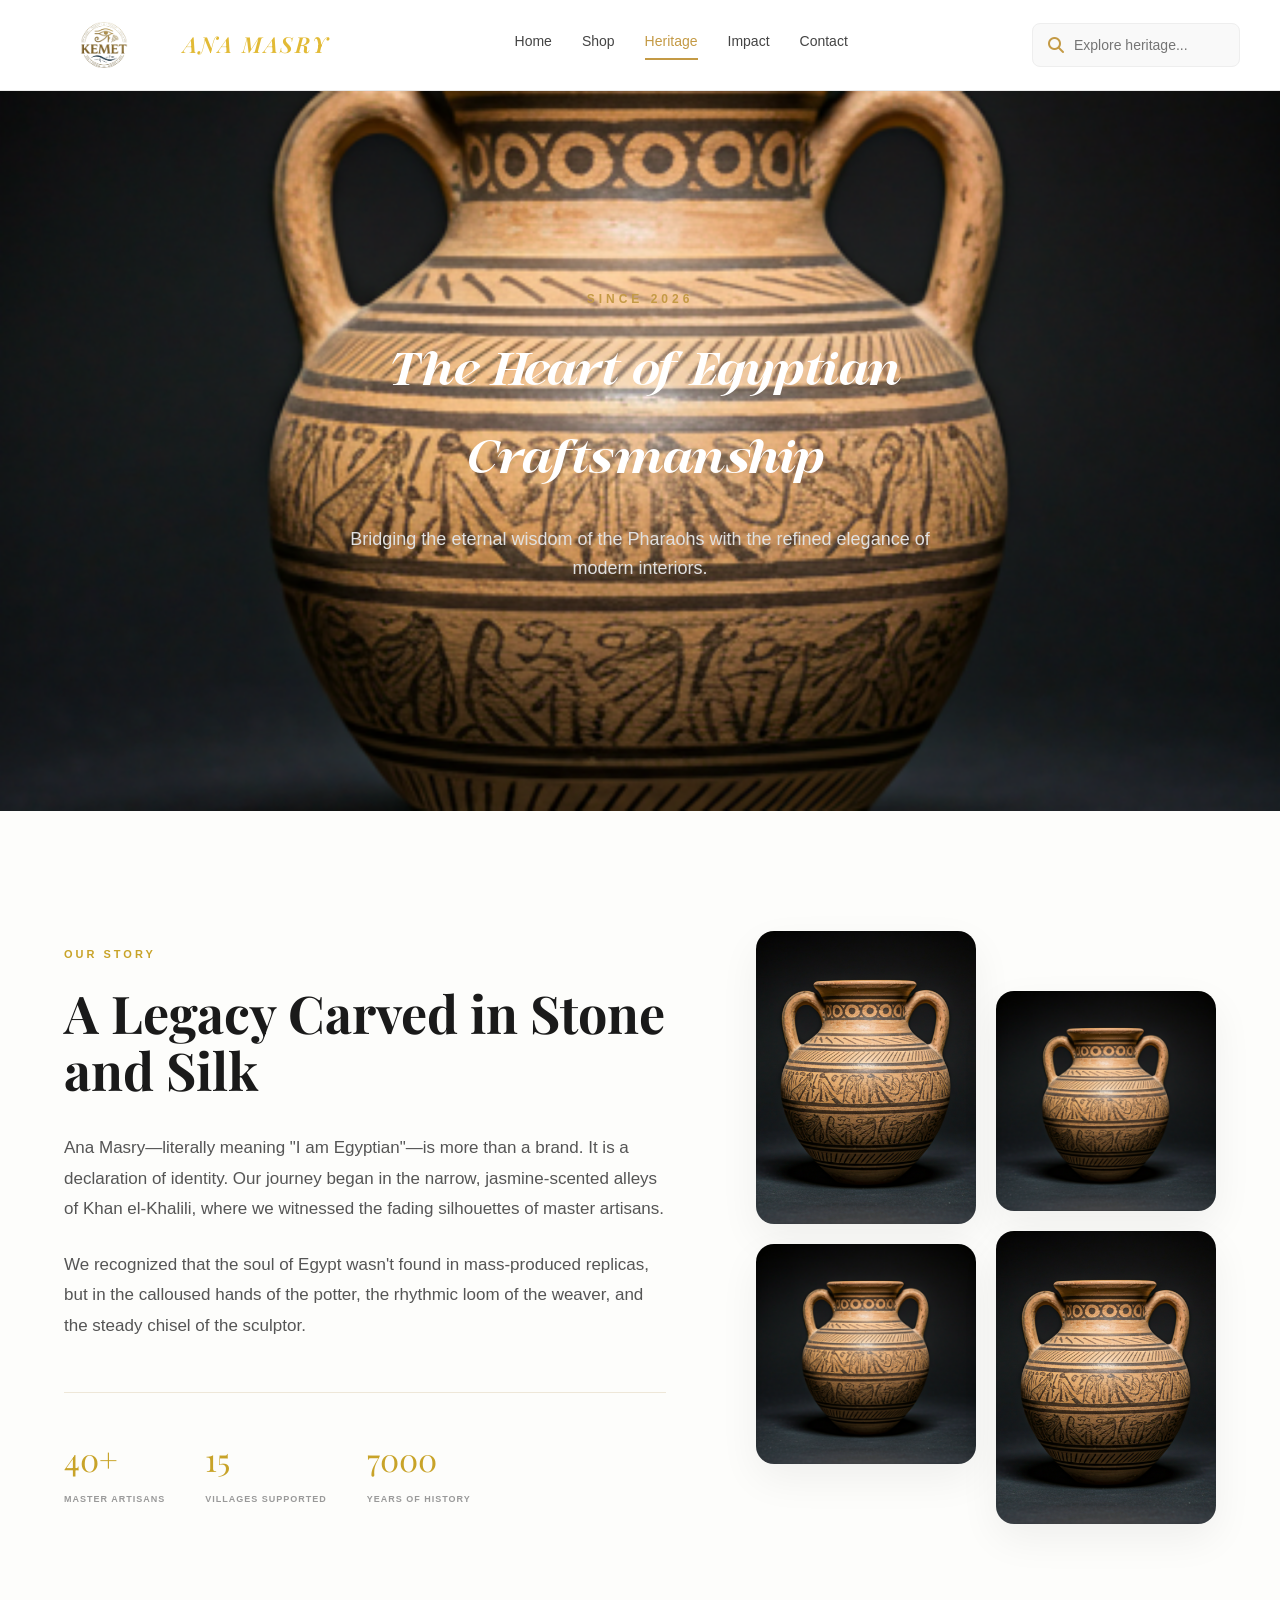
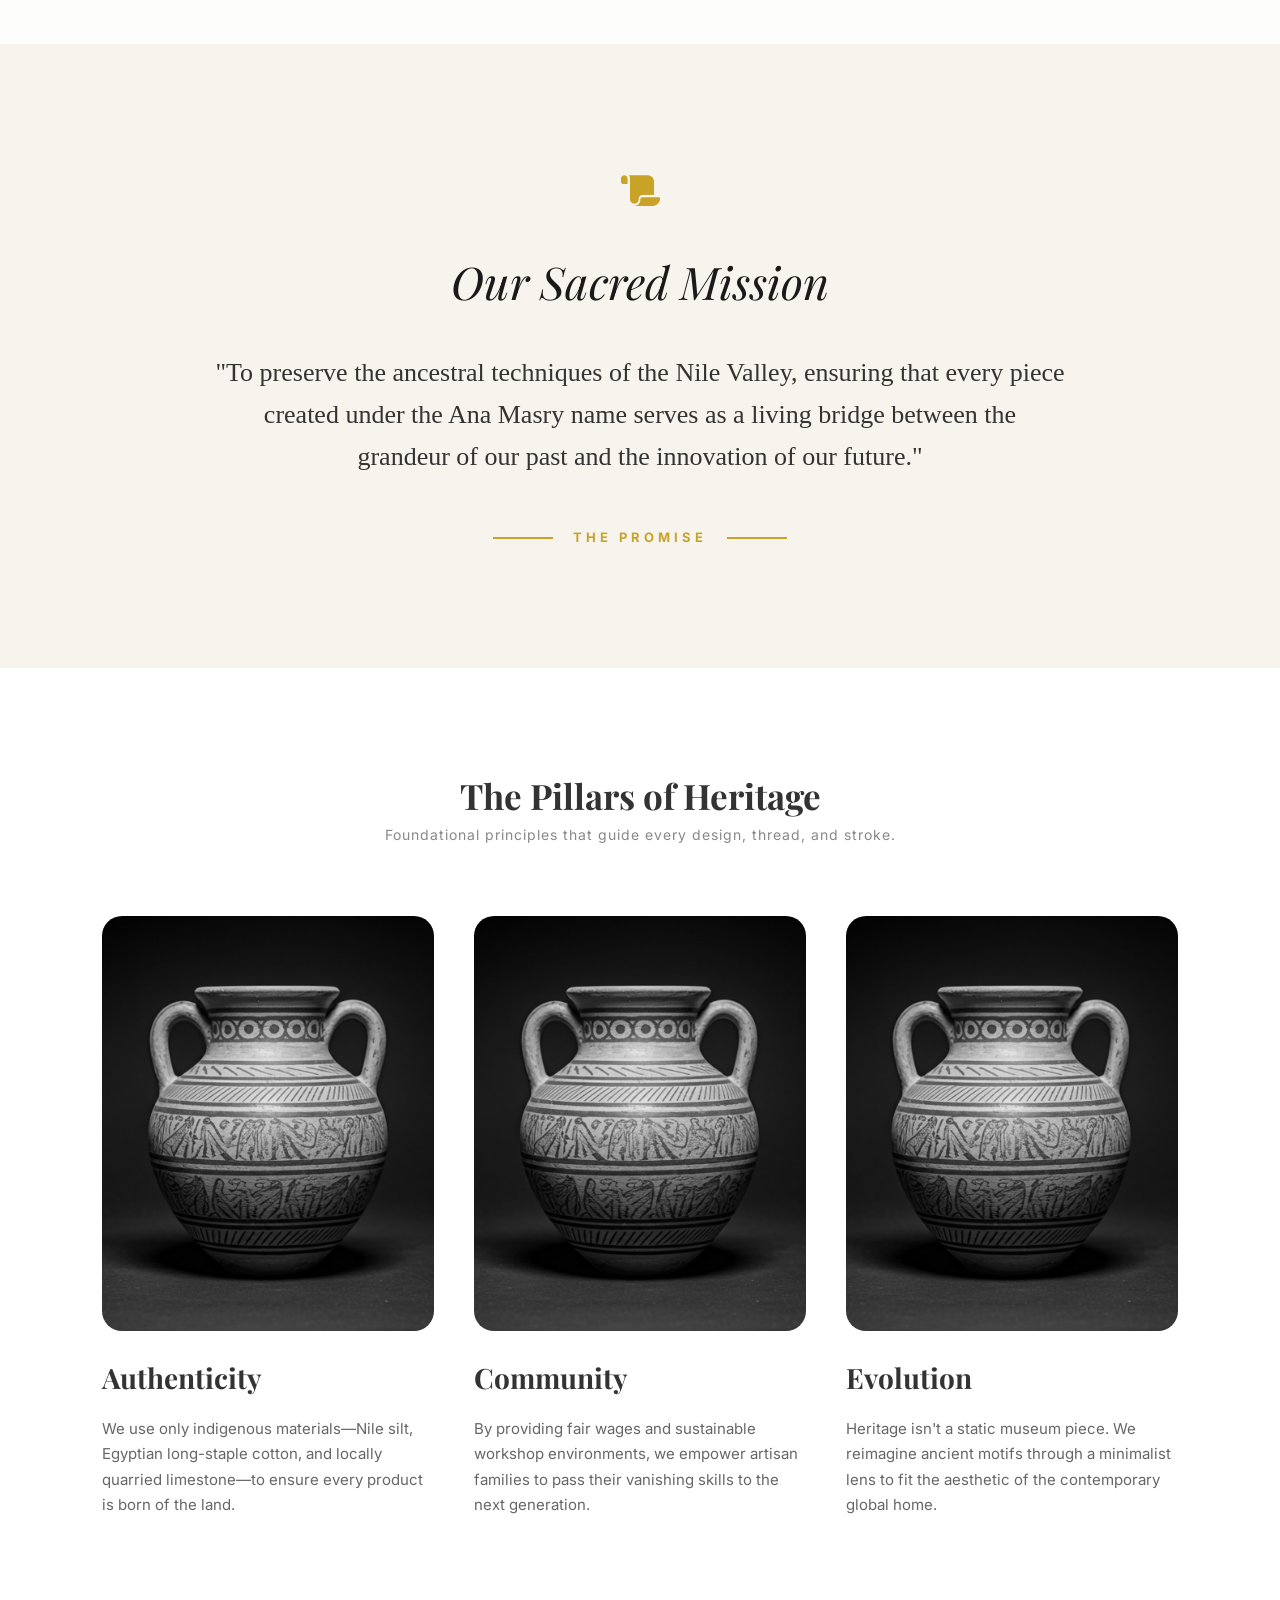
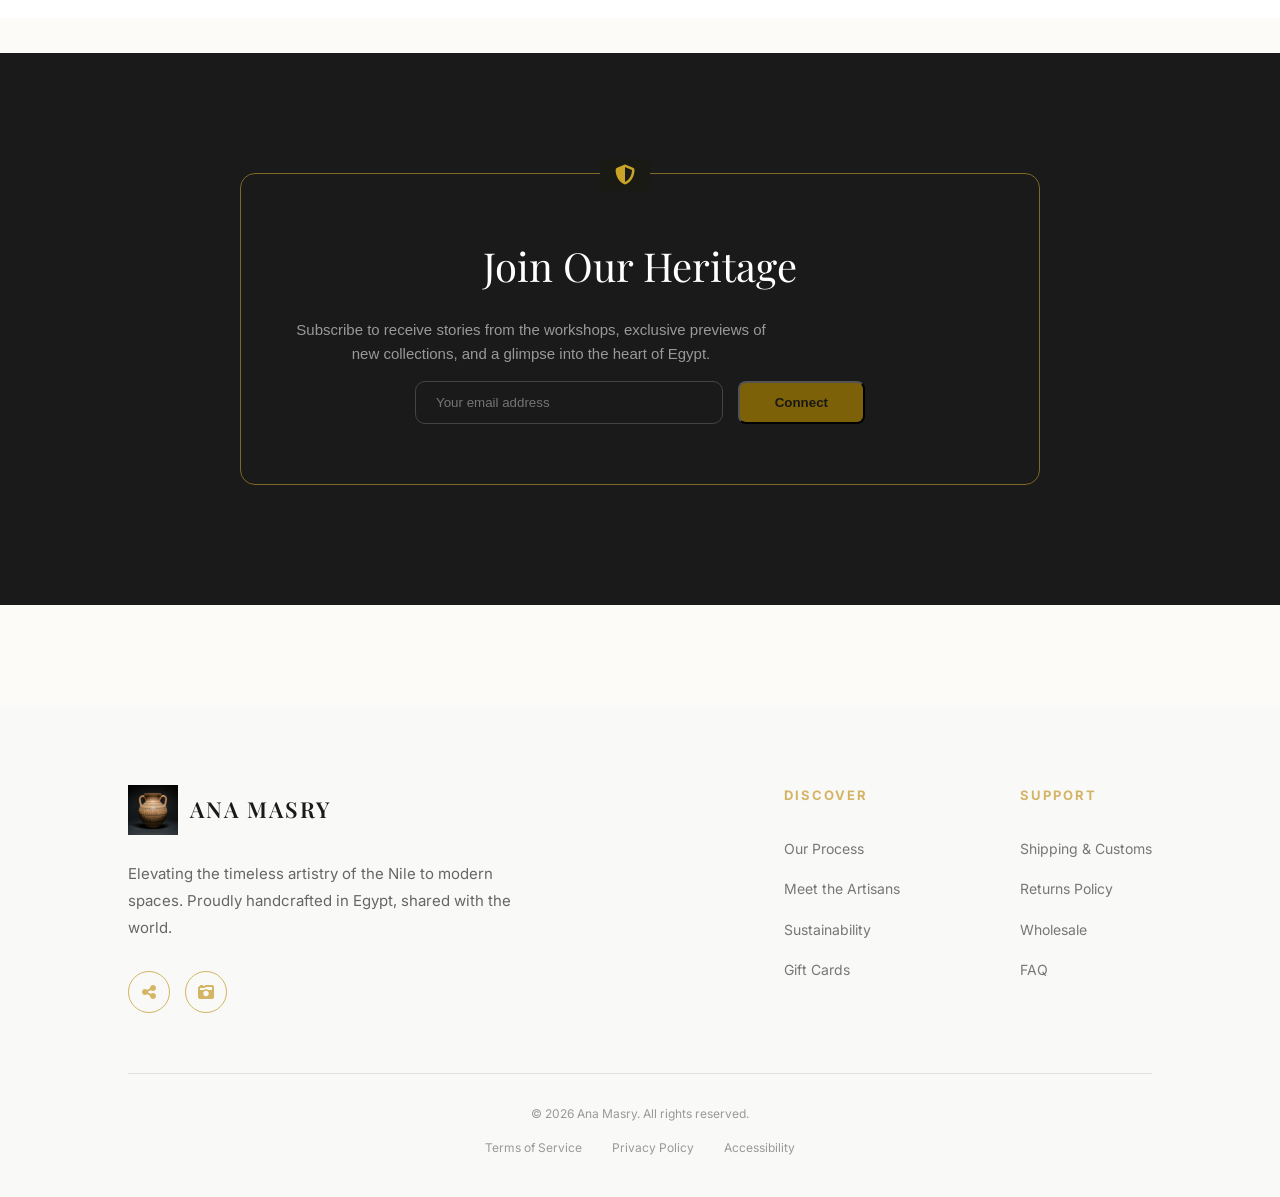
==== HTMLs/AboutUs.html @ efc9f9b4 "Create About Us page with basic styling" ====
<!DOCTYPE html>
<html lang="en" dir="ltr">
<head>
    <meta charset="UTF-8">
    <meta name="viewport" content="width=device-width, initial-scale=1.0">
    <title>Ana Masry - Heritage</title>
    <link rel="stylesheet" href="../CSSs/AboutUs.css">
    <link rel="stylesheet" href="https://cdnjs.cloudflare.com/ajax/libs/font-awesome/6.5.1/css/all.min.css">
<link href="https://fonts.googleapis.com/css2?family=Playfair+Display:ital,wght@0,400;0,700;1,400;1,700&family=Inter:wght@300;400;600&display=swap" rel="stylesheet">
</head>
<body>

  <header class="navbar">
    <div class="logo">
        <img src="../ASSESTs/555.png" alt="Ana Masry Logo" class="logo-img">
        <span class="logo-text">ANA MASRY</span> 
    </div>
    
    <nav class="nav-links">
        <a href="">Home</a>
        <a href="">Shop</a>
        <a href="" class="active">Heritage</a>
        <a href="">Impact</a>
        <a href="">Contact</a>
    </nav>
    
    <div class="nav-actions">
        <div class="search-box">
            <span class="search-icon">
               <i class="fa-solid fa-magnifying-glass" style="color: rgb(196, 154, 69);"></i>
            </span>
            <form action="">
                <input type="text" placeholder="Explore heritage...">
            </form>
     
</header>



<!--section1-->
<section class="hero">
    <div class="hero-content">
        <p class="hero-subtitle">SINCE 2026</p>
        
        <h1>The Heart of Egyptian<br>Craftsmanship</h1>
        
        <p class="hero-description">
            Bridging the eternal wisdom of the Pharaohs with the refined elegance of modern interiors.
        </p>
        
    </div>
</section>


<!--story-->
<section class="story">
    <div class="story-container">
        <div class="story-content">
            <span class="label">OUR STORY</span>
            <h2 class="title">A Legacy Carved in Stone and Silk</h2>
            
            <div class="description">
                <p>Ana Masry—literally meaning "I am Egyptian"—is more than a brand. It is a declaration of identity. Our journey began in the narrow, jasmine-scented alleys of Khan el-Khalili, where we witnessed the fading silhouettes of master artisans.</p>
                <p>We recognized that the soul of Egypt wasn't found in mass-produced replicas, but in the calloused hands of the potter, the rhythmic loom of the weaver, and the steady chisel of the sculptor.</p>
            </div>

            <div class="stats">
                <div class="stat-item">
                    <span class="number">40+</span>
                    <span class="text">MASTER ARTISANS</span>
                </div>
                <div class="stat-item">
                    <span class="number">15</span>
                    <span class="text">VILLAGES SUPPORTED</span>
                </div>
                <div class="stat-item">
                    <span class="number">7000</span>
                    <span class="text">YEARS OF HISTORY</span>
                </div>
            </div>
        </div>

        <div class="story-gallery">
            <div class="gallery-col column-1">
                <div class="image-box tall"><img src="../ASSESTs/Background.png" alt=""></div>
                <div class="image-box square"><img src="../ASSESTs/Background.png" alt=""></div>
            </div>
            <div class="gallery-col column-2">
                <div class="image-box square"><img src="../ASSESTs/Background.png" alt=""></div>
                <div class="image-box tall"><img src="../ASSESTs/Background.png" alt=""></div>
            </div>
        </div>
    </div>
</section>


<!--Our Sacred Mission-->

<section class="mission">
    <div class="mission-container">
        <div class="mission-icon">
            <i class="fa-solid fa-scroll"></i> </div>

        <h2 class="mission-title">Our Sacred Mission</h2>

        <p class="mission-quote">
            "To preserve the ancestral techniques of the Nile Valley, ensuring that every piece created under the Ana Masry name serves as a living bridge between the grandeur of our past and the innovation of our future."
        </p>

        <div class="mission-footer">
            <span class="line"></span>
            <span class="promise">THE PROMISE</span>
            <span class="line"></span>
        </div>
    </div>
</section>




<!--pillars-->

<section class="pillars">
    <div class="pillars-header">
        <h2 class="pillars-main-title">The Pillars of Heritage</h2>
        <p class="pillars-subtitle">Foundational principles that guide every design, thread, and stroke.</p>
    </div>

    <div class="pillars-grid">
        <div class="pillar-card">
            <div class="pillar-img">
                <img src="../ASSESTs/Background.png" alt="Authenticity">
            </div>
            <h3 class="pillar-title">Authenticity</h3>
            <p class="pillar-text">
                We use only indigenous materials—Nile silt, Egyptian long-staple cotton, and locally quarried limestone—to ensure every product is born of the land.
            </p>
        </div>

        <div class="pillar-card">
            <div class="pillar-img">
                <img src="../ASSESTs/Background.png" alt="Community">
            </div>
            <h3 class="pillar-title">Community</h3>
            <p class="pillar-text">
                By providing fair wages and sustainable workshop environments, we empower artisan families to pass their vanishing skills to the next generation.
            </p>
        </div>

        <div class="pillar-card">
            <div class="pillar-img">
                <img src="../ASSESTs/Background.png" alt="Evolution">
            </div>
            <h3 class="pillar-title">Evolution</h3>
            <p class="pillar-text">
                Heritage isn't a static museum piece. We reimagine ancient motifs through a minimalist lens to fit the aesthetic of the contemporary global home.
            </p>
        </div>
    </div>
</section>

<section class="newsletter">
    <div class="newsletter-card">
        <div class="lock-icon">
            <i class="fa-solid fa-shield-halved"></i>
        </div>

        <h2 class="news-title">Join Our Heritage</h2>
        <p class="news-desc">
            Subscribe to receive stories from the workshops, exclusive previews of new collections, and a glimpse into the heart of Egypt.
        </p>

        <form class="news-form">
            <input type="email" placeholder="Your email address" required>
            <button type="submit">Connect</button>
        </form>
    </div>
</section>


<footer class="site-footer">
    <div class="footer-main">
        <div class="footer-info">
            <div class="footer-logo">
                <img src="../ASSESTs/Background.png" alt="Ana Masry">
                <span class="logo-text">ANA MASRY</span>
            </div>
            <p class="footer-bio">
                Elevating the timeless artistry of the Nile to modern spaces. Proudly handcrafted in Egypt, shared with the world.
            </p>
            <div class="footer-social">
                <a href="" class="social-circle"><i class="fa-solid fa-share-nodes"></i></a>
                <a href="" class="social-circle"><i class="fa-solid fa-camera-retro"></i></a>
            </div>
        </div>

        <div class="footer-nav">
            <div class="nav-column">
                <h4>DISCOVER</h4>
                <ul>
                    <li><a href="">Our Process</a></li>
                    <li><a href="">Meet the Artisans</a></li>
                    <li><a href="">Sustainability</a></li>
                    <li><a href="">Gift Cards</a></li>
                </ul>
            </div>
            <div class="nav-column">
                <h4>SUPPORT</h4>
                <ul>
                    <li><a href="">Shipping & Customs</a></li>
                    <li><a href="">Returns Policy</a></li>
                    <li><a href="">Wholesale</a></li>
                    <li><a href="">FAQ</a></li>
                </ul>
            </div>
        </div>
    </div>

    <div class="footer-legal">
        <p class="copyright">© 2026 Ana Masry. All rights reserved.</p>
        <div class="legal-links">
            <a href="">Terms of Service</a>
            <a href="">Privacy Policy</a>
            <a href="">Accessibility</a>
        </div>
    </div>
</footer>



</body>
</html>
---- CSSs/AboutUs.css ----
* {
    margin: 0;
    padding: 0;
    box-sizing: border-box;
}

body {

    font-family: Arial, Helvetica, sans-serif;
    background-color: #fdfbf7;
    color: #333;
    line-height: 1.6;
}

@font-face {
    font-family: solto;
    src: url(../ASSESTs/Stella\ Aesta\ Italic\ DEMO.otf);
}
.navbar {
    display: flex;
    justify-content: space-between;
    align-items: center;
    padding: 10px 40px;
    background-color: #fff;
    border-bottom: 1px solid #eaeaea;
    font-family: Arial, Helvetica, sans-serif;
}


.logo {
    display: flex;
    align-items: center;
    gap: 15px;
}

.logo-img {
    height: 70px;
    width: auto;
    display: block;
    object-fit: contain;
}

.logo-text {
    font-family: Georgia, serif;
    font-weight: bold;
    font-size: 24px;
    letter-spacing: 1.5px;
    color: #e2ba35;
}

.navbar .logo .logo-text {
    color: #e2ba35 !important;
    font-style: italic !important;
}


.nav-links {
    display: flex;
    gap: 30px;
}

.nav-links a {
    text-decoration: none;
    color: #444;
    font-size: 14px;
    font-weight: 500;
    transition: 0.3s ease;
    padding-bottom: 5px;
}


.nav-links a:hover,
.nav-links a.active {
    color: #c49a45;
    border-bottom: 2px solid #c49a45;
}


.nav-actions {
    display: flex;
    align-items: center;
    gap: 20px;
}

.search-box {
    display: flex;
    align-items: center;
    background-color: #f9f9f9;
    padding: 8px 15px;
    border-radius: 8px;
    border: 1px solid #eee;
}

.search-icon {
    display: flex;
    align-items: center;
}

.search-box input {
    border: none;
    background: transparent;
    outline: none;
    margin-left: 10px;
    width: 150px;
    font-size: 14px;
}





/*section 2*/

.hero {
    height: 80vh;
    background: url('../ASSESTs/Background.png') center/cover no-repeat;
    display: flex;
    justify-content: center;
    align-items: center;
    text-align: center;
    color: #fff;
}


.hero-content {
    max-width: 800px;
    padding: 0 20px;
}


.hero-subtitle {
    font-size: 12px;
    letter-spacing: 4px;
    font-weight: bold;
    color: rgb(196, 154, 69);
    margin-bottom: 20px;
    text-transform: uppercase;
}

.hero h1 {
    font-family: solto;
    font-size: 80px;
    line-height: 1.1;
    margin-bottom: 20px;
    font-weight: normal;
}

.hero h1 span {
    font-style: italic;
    font-family: 'Cormorant Garamond', serif;
}

.hero-description {
    font-size: 18px;
    color: #e0e0e0;
    max-width: 600px;
    margin: 0 auto 30px;
    line-height: 1.6;
}










/*story*/
.story {
    padding: 120px 5%;
    background-color: #fdfdfb;
}

.story-container {
    max-width: 1200px;
    margin: 0 auto;
    display: flex;
    align-items: center;
    gap: 90px;
}

.story-content {
    flex: 1.2;
}

.label {
    color: #c8a328;
    font-size: 11px;
    letter-spacing: 3px;
    font-weight: bold;
    display: block;
    margin-bottom: 20px;
}

.title {
    font-family: 'Playfair Display', serif;
    font-size: 52px;
    color: #1a1a1a;
    line-height: 1.1;
    margin-bottom: 35px;
}

.description p {
    color: #555;
    line-height: 1.8;
    margin-bottom: 25px;
    font-size: 17px;
    font-weight: 300;
}

.stats {
    display: flex;
    gap: 40px;
    margin-top: 50px;
    padding-top: 40px;
    border-top: 1px solid #eee7d8;
}

.stat-item .number {
    display: block;
    font-family: 'Playfair Display', serif;
    font-size: 32px;
    color: #c8a328;
}

.stat-item .text {
    font-size: 9px;
    letter-spacing: 1px;
    color: #999;
    font-weight: bold;
}

.story-gallery {
    flex: 0.8;
    display: grid;
    grid-template-columns: 220px 220px;
    gap: 20px;
    justify-content: flex-end;
}

.gallery-col {
    display: flex;
    flex-direction: column;
    gap: 20px;
}

.column-2 {
    padding-top: 60px;
}

.image-box {
    border-radius: 18px;
    overflow: hidden;
    box-shadow: 0 15px 40px rgba(0, 0, 0, 0.06);
}

.image-box img {
    width: 100%;
    height: 100%;
    object-fit: cover;
    display: block;
    transition: transform 0.5s ease;
}

.image-box:hover img {
    transform: scale(1.08);
}

.tall {
    aspect-ratio: 3 / 4;
}

.square {
    aspect-ratio: 1 / 1;
}

.blue-bg {
    background-color: #00a8e1;
}


/*our scared*/
.mission {
    padding: 120px 5%;
    background-color: #f7f4ed; 
    text-align: center;
}

.mission-container {
    max-width: 850px; 
    margin: 0 auto;
}

.mission-icon {
    color: #c8a328;
    font-size: 35px;
    margin-bottom: 25px;
}

.mission-title {
    font-family: 'Playfair Display', serif;
    font-style: italic; 
    font-size: 45px;
    color: #1a1a1a;
    font-weight: 400;
    margin-bottom: 35px;
}

.mission-quote {
    font-family: 'Cormorant Garamond', serif; 
    font-size: 26px;
    line-height: 1.6;
    margin-bottom: 50px;
}

.mission-footer {
    display: flex;
    align-items: center;
    justify-content: center;
    gap: 20px;
}

.mission-footer .line {
    background-color: #c8a328;
    width: 60px;
    height: 2px;
}

.promise {
     font-family: 'Inter', sans-serif;
    font-size: 13px;
    letter-spacing: 4px;
    font-weight: bold;
    color: #c8a328;
  
}

/*pillars*/
.pillars {
    padding: 100px 8%;
    background-color: #fff;
    text-align: center;
    margin-bottom: 35px;
}

.pillars-header
{
    margin-bottom: 70px;
}
.pillars-main-title
{
    font-family: 'Playfair Display', serif;
    font-size:35px ;
    margin-bottom: 15x;

}

.pillars-subtitle
{
    color: #888;
    font-family: 'Inter', sans-serif;
    color: #888;
    font-size: 14px;
    letter-spacing: 1px;
}

.pillars-grid
{
    display: grid;
    grid-template-columns: repeat(3,1fr);
    gap: 40px;
    max-width: 1200px;
    margin: 0 auto;
}

.pillar-card {
    text-align: left; 
}

.pillar-img
{
    width: 100%;
     aspect-ratio: 4 / 5;
         border-radius: 20px;

    overflow: hidden;
    margin-bottom: 25px;
}

.pillar-img img
{
    width: 100%;
    aspect-ratio: 4 / 5; 
     width: 100%;
    height: 100%;
    object-fit: cover;
    filter: grayscale(100%);
    transition: all 0.6s ease-in-out;
    &:hover
    {
        filter: grayscale(0%);
     transform: scale(1.08);
         border-radius: 20px;
    }
}


.pillar-title
{
font-family: 'Playfair Display', serif;
font-size: 28px;
margin-bottom: 15px;

}
.pillar-text
{
  font-family: 'Inter', sans-serif;
    color: #666;
    font-size: 15px;
    line-height: 1.7;

}


/*join*/

.newsletter
{padding: 120px 5%;
    display: flex;
    justify-content: center;
    align-items: center;
    background-color: #1a1a1a;
}

.newsletter-card
{
    width: 100%;
    height: 100%;
}

.newsletter-card {
position: relative;
max-width: 800px;
padding:60px 40px ;
text-align: center;
border: 1px solid #7e6925;
border-radius: 15px;
}

.lock-icon
{
    position: absolute;
    top: -15px;
    left: 45%;
    padding: 0 15px;
    background-color: #1a1a15;
    font-size: 20px;
    color: #c8a328;
}

.news-title
{
    font-family: 'Playfair Display', serif;
    color: #fff;
    font-size: 40px;
    margin-bottom: 20px;
    font-weight: 400; 
}


.news-desc
{
    color: #999;
    font-size: 15px;
    line-height: 1.6;
    margin-bottom: 15px;
    max-width: 500px;

}
.news-form
{
    display: flex;
    gap: 15px;
    justify-content: center;
    max-width: 450px;
    margin: 0 auto;
} 
.news-form input {
    flex: 1;
    background: transparent;
    border: 1px solid #444;
    border-radius: 10px;
    padding: 12px 20px;
    color: #fff;
    outline: none;
    transition: border-color 0.3s;
}
.news-form input:focus {
    border-color: #c8a328;
}
.news-form button {
    background-color: #7c6108;
    color: #1a1a15;
    padding: 12px 35px;
    border-radius: 8px;
    font-weight: bold;
    transition: background-color 0.3s;
}

.news-form button:hover {
    background-color: #e2ba35;
}



/*footer*/

.site-footer {
    background-color: #f9f9f7;
    margin-top: 100px; 
    padding: 80px 10% 40px;
    font-family: 'Inter', sans-serif;
    border-top: none; 
}

.footer-main {
    display: flex;
    justify-content: space-between;
    align-items: flex-start;
    padding-bottom: 60px;
    border-bottom: 1px solid #e0e0e0; 
}

.footer-info {
    max-width: 400px;
}

.footer-logo {
    display: flex;
    align-items: center;
    gap: 12px;
    margin-bottom: 25px;
    justify-content: flex-start;
}

.footer-logo img {
   height: 50px; 
   width: auto;
   flex-shrink: 0;
   object-fit: contain;
}

.logo-text {
    font-family: 'Playfair Display', serif;
    font-size: 22px;
    letter-spacing: 2px;
    color: #1a1a1a;
    font-weight: 600;
}

.footer-bio {
    color: #666;
    font-size: 15px;
    line-height: 1.8;
    margin-bottom: 30px;
}

.footer-social {
    display: flex;
    gap: 15px;
}

.social-circle {
    width: 42px;
    height: 42px;
    border: 1.5px solid #d4b465;
    border-radius: 50%;
    display: flex;
    align-items: center;
    justify-content: center;
    color: #d4b465;
    text-decoration: none;
    transition: all 0.3s ease;
}

.footer-nav {
    display: flex;
    gap: 120px;
}

.nav-column h4 {
    color: #d4b465;
    font-size: 13px;
    letter-spacing: 2px;
    margin-bottom: 30px;
    text-transform: uppercase;
}

.nav-column ul {
    list-style: none;
    padding: 0;
}

.nav-column ul li {
    margin-bottom: 15px;
}

.nav-column ul li a {
    text-decoration: none;
    color: #777;
    font-size: 14px;
    display: inline-block;
    transition: all 0.3s ease;
}

.nav-column ul li a:hover {
    color: #d4b465;
    transform: translateX(5px);
}

.legal-links a {
    text-decoration: none;
    color: #999;
    font-size: 12px;
    transition: all 0.3s ease;
}

.legal-links a:hover {
    color: #d4b465;
}

.social-circle:hover {
    background-color: #d4b465;
    color: #fff;
    border-color: #d4b465;
}

.footer-legal {
    padding-top: 30px;
    display: flex;
    flex-direction: column;
    align-items: center;
    gap: 15px;
}

.copyright {
    color: #999;
    font-size: 12px;
}

.legal-links {
    display: flex;
    gap: 30px;
}
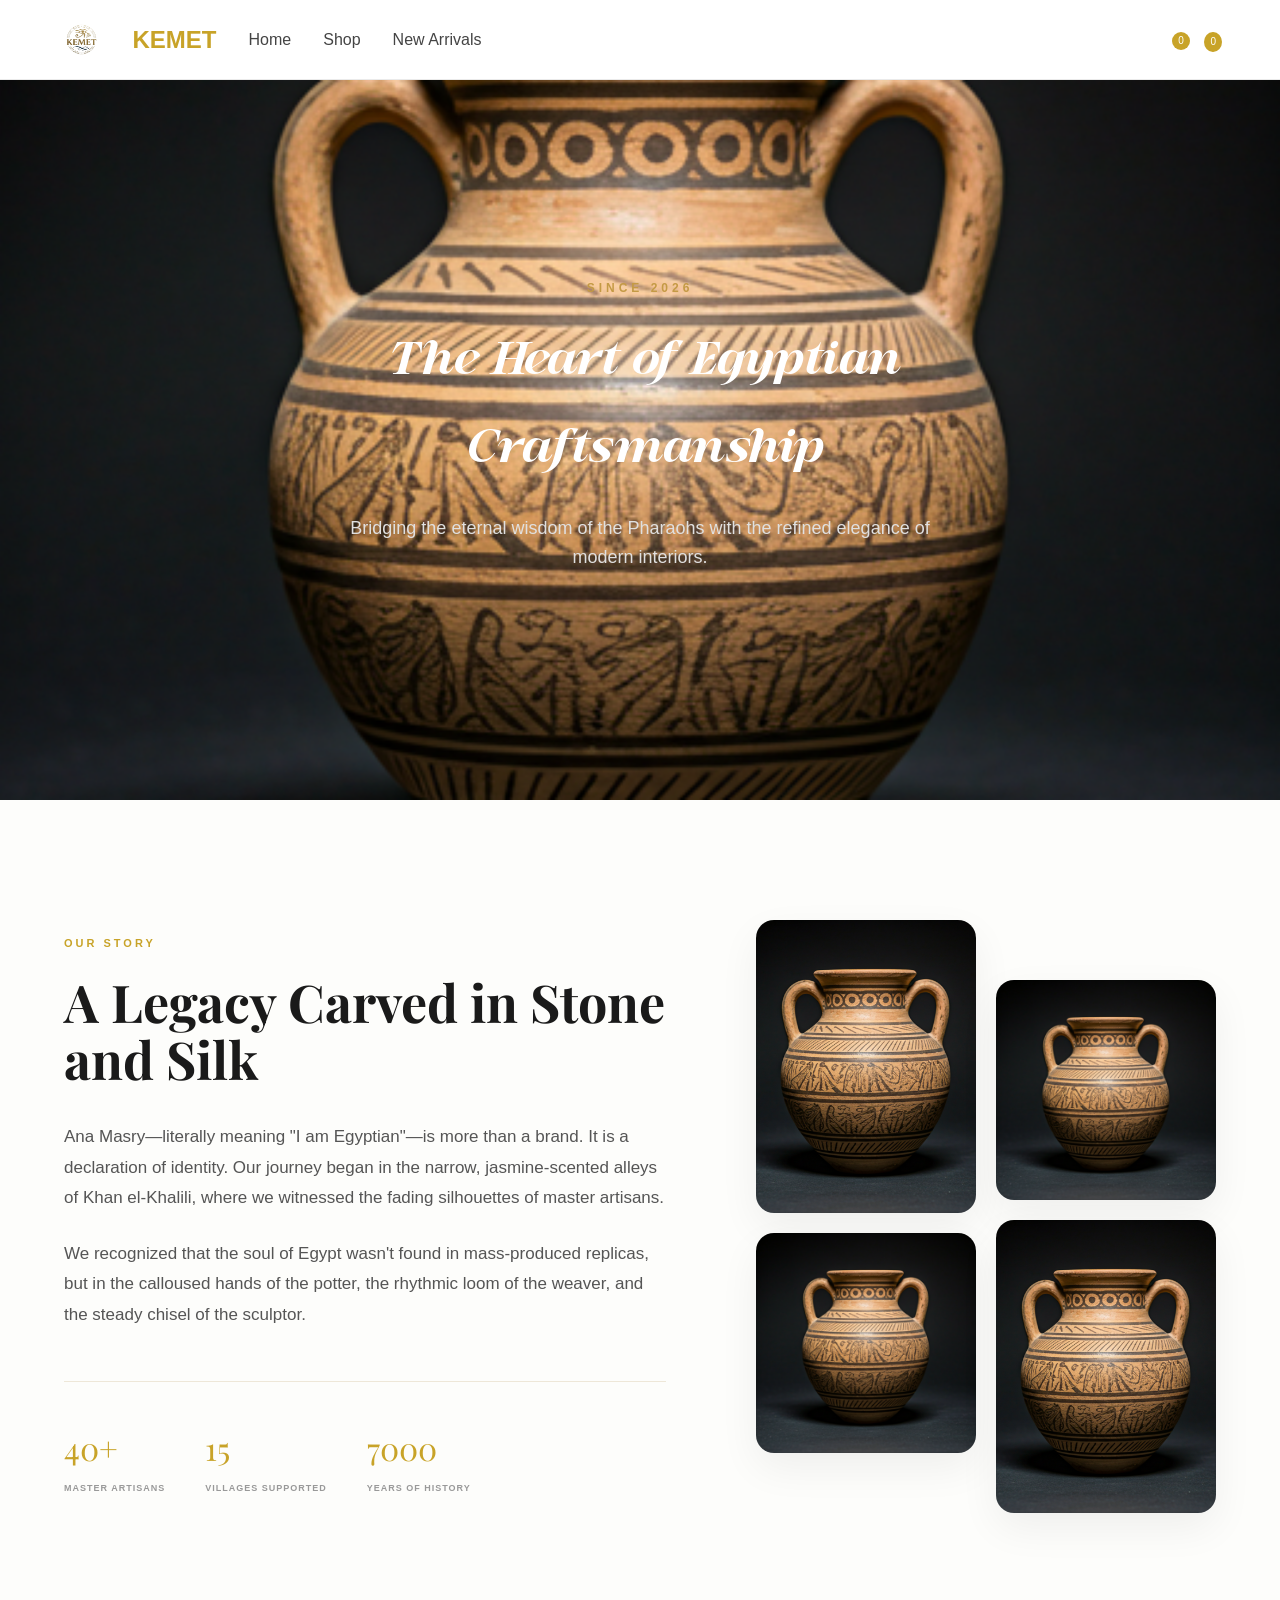
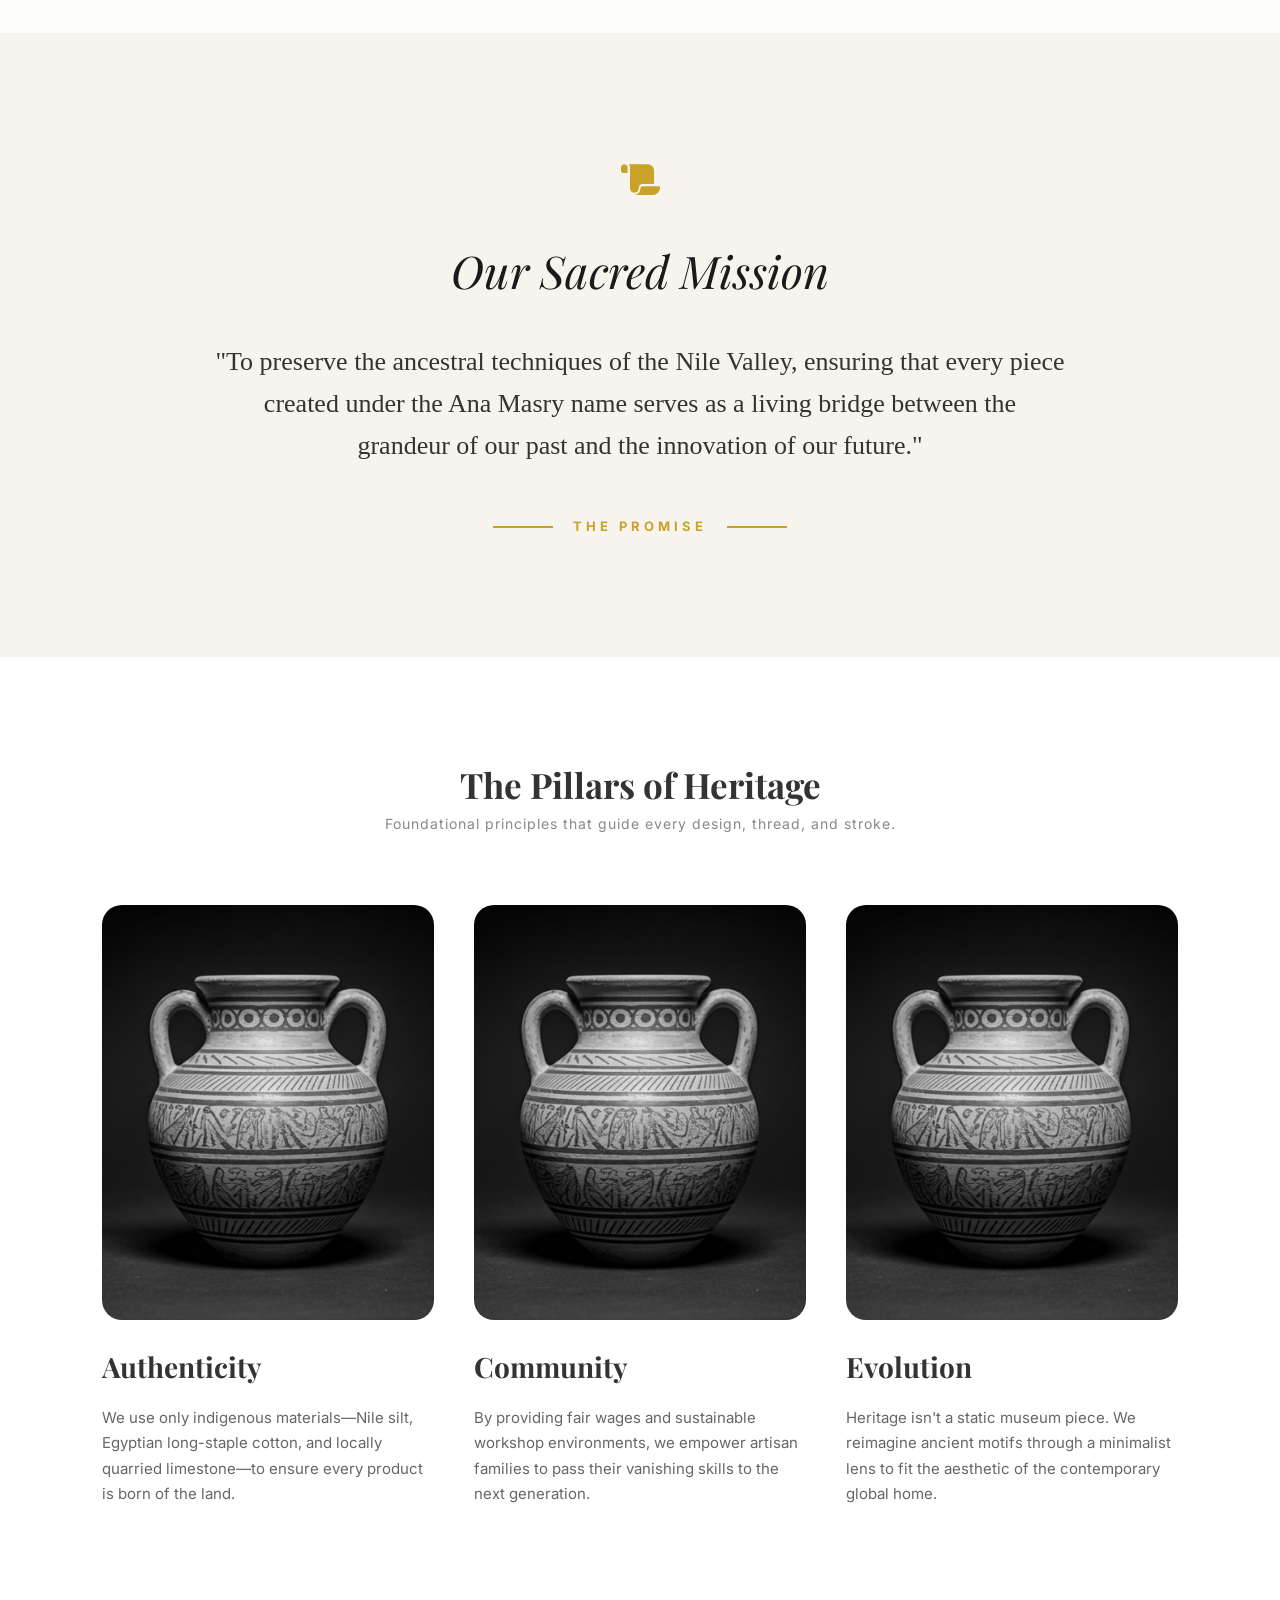
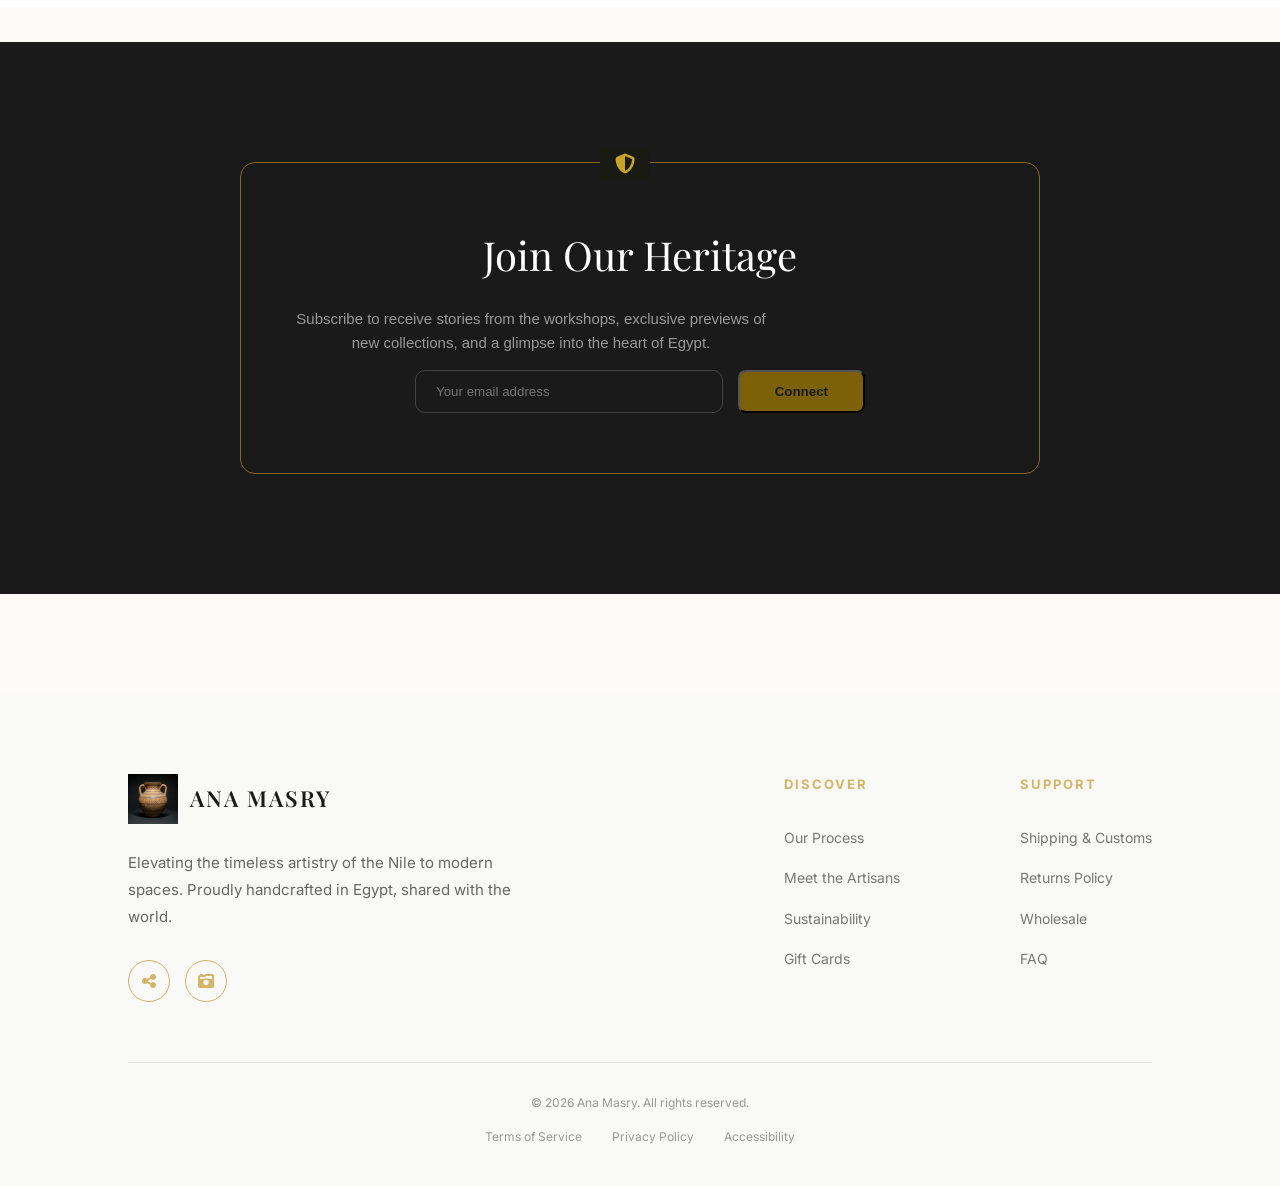
==== commit 257318bb: "Add responsive navbar with dynamic wishlist and cart counts - Created a new CSS file for the navbar " ====
--- a/HTMLs/AboutUs.html
+++ b/HTMLs/AboutUs.html
@@ -1,232 +1,229 @@
 <!DOCTYPE html>
 <html lang="en" dir="ltr">
+
 <head>
     <meta charset="UTF-8">
     <meta name="viewport" content="width=device-width, initial-scale=1.0">
     <title>Ana Masry - Heritage</title>
     <link rel="stylesheet" href="../CSSs/AboutUs.css">
+    <link rel="stylesheet" href="../CSSs/navbar.css">
     <link rel="stylesheet" href="https://cdnjs.cloudflare.com/ajax/libs/font-awesome/6.5.1/css/all.min.css">
-<link href="https://fonts.googleapis.com/css2?family=Playfair+Display:ital,wght@0,400;0,700;1,400;1,700&family=Inter:wght@300;400;600&display=swap" rel="stylesheet">
+    <link rel='stylesheet'
+        href='https://cdn-uicons.flaticon.com/4.0.0/uicons-regular-rounded/css/uicons-regular-rounded.css'>
+    <link
+        href="https://fonts.googleapis.com/css2?family=Playfair+Display:ital,wght@0,400;0,700;1,400;1,700&family=Inter:wght@300;400;600&display=swap"
+        rel="stylesheet">
 </head>
+
 <body>
 
-  <header class="navbar">
-    <div class="logo">
-        <img src="../ASSESTs/555.png" alt="Ana Masry Logo" class="logo-img">
-        <span class="logo-text">ANA MASRY</span> 
-    </div>
-    
-    <nav class="nav-links">
-        <a href="">Home</a>
-        <a href="">Shop</a>
-        <a href="" class="active">Heritage</a>
-        <a href="">Impact</a>
-        <a href="">Contact</a>
-    </nav>
-    
-    <div class="nav-actions">
-        <div class="search-box">
-            <span class="search-icon">
-               <i class="fa-solid fa-magnifying-glass" style="color: rgb(196, 154, 69);"></i>
-            </span>
-            <form action="">
-                <input type="text" placeholder="Explore heritage...">
+    <div id="navbar-root"></div>
+
+
+
+    <!--section1-->
+    <section class="hero">
+        <div class="hero-content">
+            <p class="hero-subtitle">SINCE 2026</p>
+
+            <h1>The Heart of Egyptian<br>Craftsmanship</h1>
+
+            <p class="hero-description">
+                Bridging the eternal wisdom of the Pharaohs with the refined elegance of modern interiors.
+            </p>
+
+        </div>
+    </section>
+
+
+    <!--story-->
+    <section class="story">
+        <div class="story-container">
+            <div class="story-content">
+                <span class="label">OUR STORY</span>
+                <h2 class="title">A Legacy Carved in Stone and Silk</h2>
+
+                <div class="description">
+                    <p>Ana Masry—literally meaning "I am Egyptian"—is more than a brand. It is a declaration of
+                        identity. Our journey began in the narrow, jasmine-scented alleys of Khan el-Khalili, where we
+                        witnessed the fading silhouettes of master artisans.</p>
+                    <p>We recognized that the soul of Egypt wasn't found in mass-produced replicas, but in the calloused
+                        hands of the potter, the rhythmic loom of the weaver, and the steady chisel of the sculptor.</p>
+                </div>
+
+                <div class="stats">
+                    <div class="stat-item">
+                        <span class="number">40+</span>
+                        <span class="text">MASTER ARTISANS</span>
+                    </div>
+                    <div class="stat-item">
+                        <span class="number">15</span>
+                        <span class="text">VILLAGES SUPPORTED</span>
+                    </div>
+                    <div class="stat-item">
+                        <span class="number">7000</span>
+                        <span class="text">YEARS OF HISTORY</span>
+                    </div>
+                </div>
+            </div>
+
+            <div class="story-gallery">
+                <div class="gallery-col column-1">
+                    <div class="image-box tall"><img src="../ASSESTs/Background.png" alt=""></div>
+                    <div class="image-box square"><img src="../ASSESTs/Background.png" alt=""></div>
+                </div>
+                <div class="gallery-col column-2">
+                    <div class="image-box square"><img src="../ASSESTs/Background.png" alt=""></div>
+                    <div class="image-box tall"><img src="../ASSESTs/Background.png" alt=""></div>
+                </div>
+            </div>
+        </div>
+    </section>
+
+
+    <!--Our Sacred Mission-->
+
+    <section class="mission">
+        <div class="mission-container">
+            <div class="mission-icon">
+                <i class="fa-solid fa-scroll"></i>
+            </div>
+
+            <h2 class="mission-title">Our Sacred Mission</h2>
+
+            <p class="mission-quote">
+                "To preserve the ancestral techniques of the Nile Valley, ensuring that every piece created under the
+                Ana Masry name serves as a living bridge between the grandeur of our past and the innovation of our
+                future."
+            </p>
+
+            <div class="mission-footer">
+                <span class="line"></span>
+                <span class="promise">THE PROMISE</span>
+                <span class="line"></span>
+            </div>
+        </div>
+    </section>
+
+
+
+
+    <!--pillars-->
+
+    <section class="pillars">
+        <div class="pillars-header">
+            <h2 class="pillars-main-title">The Pillars of Heritage</h2>
+            <p class="pillars-subtitle">Foundational principles that guide every design, thread, and stroke.</p>
+        </div>
+
+        <div class="pillars-grid">
+            <div class="pillar-card">
+                <div class="pillar-img">
+                    <img src="../ASSESTs/Background.png" alt="Authenticity">
+                </div>
+                <h3 class="pillar-title">Authenticity</h3>
+                <p class="pillar-text">
+                    We use only indigenous materials—Nile silt, Egyptian long-staple cotton, and locally quarried
+                    limestone—to ensure every product is born of the land.
+                </p>
+            </div>
+
+            <div class="pillar-card">
+                <div class="pillar-img">
+                    <img src="../ASSESTs/Background.png" alt="Community">
+                </div>
+                <h3 class="pillar-title">Community</h3>
+                <p class="pillar-text">
+                    By providing fair wages and sustainable workshop environments, we empower artisan families to pass
+                    their vanishing skills to the next generation.
+                </p>
+            </div>
+
+            <div class="pillar-card">
+                <div class="pillar-img">
+                    <img src="../ASSESTs/Background.png" alt="Evolution">
+                </div>
+                <h3 class="pillar-title">Evolution</h3>
+                <p class="pillar-text">
+                    Heritage isn't a static museum piece. We reimagine ancient motifs through a minimalist lens to fit
+                    the aesthetic of the contemporary global home.
+                </p>
+            </div>
+        </div>
+    </section>
+
+    <section class="newsletter">
+        <div class="newsletter-card">
+            <div class="lock-icon">
+                <i class="fa-solid fa-shield-halved"></i>
+            </div>
+
+            <h2 class="news-title">Join Our Heritage</h2>
+            <p class="news-desc">
+                Subscribe to receive stories from the workshops, exclusive previews of new collections, and a glimpse
+                into the heart of Egypt.
+            </p>
+
+            <form class="news-form">
+                <input type="email" placeholder="Your email address" required>
+                <button type="submit">Connect</button>
             </form>
-     
-</header>
-
-
-
-<!--section1-->
-<section class="hero">
-    <div class="hero-content">
-        <p class="hero-subtitle">SINCE 2026</p>
-        
-        <h1>The Heart of Egyptian<br>Craftsmanship</h1>
-        
-        <p class="hero-description">
-            Bridging the eternal wisdom of the Pharaohs with the refined elegance of modern interiors.
-        </p>
-        
-    </div>
-</section>
-
-
-<!--story-->
-<section class="story">
-    <div class="story-container">
-        <div class="story-content">
-            <span class="label">OUR STORY</span>
-            <h2 class="title">A Legacy Carved in Stone and Silk</h2>
-            
-            <div class="description">
-                <p>Ana Masry—literally meaning "I am Egyptian"—is more than a brand. It is a declaration of identity. Our journey began in the narrow, jasmine-scented alleys of Khan el-Khalili, where we witnessed the fading silhouettes of master artisans.</p>
-                <p>We recognized that the soul of Egypt wasn't found in mass-produced replicas, but in the calloused hands of the potter, the rhythmic loom of the weaver, and the steady chisel of the sculptor.</p>
-            </div>
-
-            <div class="stats">
-                <div class="stat-item">
-                    <span class="number">40+</span>
-                    <span class="text">MASTER ARTISANS</span>
-                </div>
-                <div class="stat-item">
-                    <span class="number">15</span>
-                    <span class="text">VILLAGES SUPPORTED</span>
-                </div>
-                <div class="stat-item">
-                    <span class="number">7000</span>
-                    <span class="text">YEARS OF HISTORY</span>
-                </div>
-            </div>
-        </div>
-
-        <div class="story-gallery">
-            <div class="gallery-col column-1">
-                <div class="image-box tall"><img src="../ASSESTs/Background.png" alt=""></div>
-                <div class="image-box square"><img src="../ASSESTs/Background.png" alt=""></div>
-            </div>
-            <div class="gallery-col column-2">
-                <div class="image-box square"><img src="../ASSESTs/Background.png" alt=""></div>
-                <div class="image-box tall"><img src="../ASSESTs/Background.png" alt=""></div>
-            </div>
-        </div>
-    </div>
-</section>
-
-
-<!--Our Sacred Mission-->
-
-<section class="mission">
-    <div class="mission-container">
-        <div class="mission-icon">
-            <i class="fa-solid fa-scroll"></i> </div>
-
-        <h2 class="mission-title">Our Sacred Mission</h2>
-
-        <p class="mission-quote">
-            "To preserve the ancestral techniques of the Nile Valley, ensuring that every piece created under the Ana Masry name serves as a living bridge between the grandeur of our past and the innovation of our future."
-        </p>
-
-        <div class="mission-footer">
-            <span class="line"></span>
-            <span class="promise">THE PROMISE</span>
-            <span class="line"></span>
-        </div>
-    </div>
-</section>
-
-
-
-
-<!--pillars-->
-
-<section class="pillars">
-    <div class="pillars-header">
-        <h2 class="pillars-main-title">The Pillars of Heritage</h2>
-        <p class="pillars-subtitle">Foundational principles that guide every design, thread, and stroke.</p>
-    </div>
-
-    <div class="pillars-grid">
-        <div class="pillar-card">
-            <div class="pillar-img">
-                <img src="../ASSESTs/Background.png" alt="Authenticity">
-            </div>
-            <h3 class="pillar-title">Authenticity</h3>
-            <p class="pillar-text">
-                We use only indigenous materials—Nile silt, Egyptian long-staple cotton, and locally quarried limestone—to ensure every product is born of the land.
-            </p>
-        </div>
-
-        <div class="pillar-card">
-            <div class="pillar-img">
-                <img src="../ASSESTs/Background.png" alt="Community">
-            </div>
-            <h3 class="pillar-title">Community</h3>
-            <p class="pillar-text">
-                By providing fair wages and sustainable workshop environments, we empower artisan families to pass their vanishing skills to the next generation.
-            </p>
-        </div>
-
-        <div class="pillar-card">
-            <div class="pillar-img">
-                <img src="../ASSESTs/Background.png" alt="Evolution">
-            </div>
-            <h3 class="pillar-title">Evolution</h3>
-            <p class="pillar-text">
-                Heritage isn't a static museum piece. We reimagine ancient motifs through a minimalist lens to fit the aesthetic of the contemporary global home.
-            </p>
-        </div>
-    </div>
-</section>
-
-<section class="newsletter">
-    <div class="newsletter-card">
-        <div class="lock-icon">
-            <i class="fa-solid fa-shield-halved"></i>
-        </div>
-
-        <h2 class="news-title">Join Our Heritage</h2>
-        <p class="news-desc">
-            Subscribe to receive stories from the workshops, exclusive previews of new collections, and a glimpse into the heart of Egypt.
-        </p>
-
-        <form class="news-form">
-            <input type="email" placeholder="Your email address" required>
-            <button type="submit">Connect</button>
-        </form>
-    </div>
-</section>
-
-
-<footer class="site-footer">
-    <div class="footer-main">
-        <div class="footer-info">
-            <div class="footer-logo">
-                <img src="../ASSESTs/Background.png" alt="Ana Masry">
-                <span class="logo-text">ANA MASRY</span>
-            </div>
-            <p class="footer-bio">
-                Elevating the timeless artistry of the Nile to modern spaces. Proudly handcrafted in Egypt, shared with the world.
-            </p>
-            <div class="footer-social">
-                <a href="" class="social-circle"><i class="fa-solid fa-share-nodes"></i></a>
-                <a href="" class="social-circle"><i class="fa-solid fa-camera-retro"></i></a>
-            </div>
-        </div>
-
-        <div class="footer-nav">
-            <div class="nav-column">
-                <h4>DISCOVER</h4>
-                <ul>
-                    <li><a href="">Our Process</a></li>
-                    <li><a href="">Meet the Artisans</a></li>
-                    <li><a href="">Sustainability</a></li>
-                    <li><a href="">Gift Cards</a></li>
-                </ul>
-            </div>
-            <div class="nav-column">
-                <h4>SUPPORT</h4>
-                <ul>
-                    <li><a href="">Shipping & Customs</a></li>
-                    <li><a href="">Returns Policy</a></li>
-                    <li><a href="">Wholesale</a></li>
-                    <li><a href="">FAQ</a></li>
-                </ul>
-            </div>
-        </div>
-    </div>
-
-    <div class="footer-legal">
-        <p class="copyright">© 2026 Ana Masry. All rights reserved.</p>
-        <div class="legal-links">
-            <a href="">Terms of Service</a>
-            <a href="">Privacy Policy</a>
-            <a href="">Accessibility</a>
-        </div>
-    </div>
-</footer>
-
-
-
+        </div>
+    </section>
+
+
+    <footer class="site-footer">
+        <div class="footer-main">
+            <div class="footer-info">
+                <div class="footer-logo">
+                    <img src="../ASSESTs/Background.png" alt="Ana Masry">
+                    <span class="logo-text">ANA MASRY</span>
+                </div>
+                <p class="footer-bio">
+                    Elevating the timeless artistry of the Nile to modern spaces. Proudly handcrafted in Egypt, shared
+                    with the world.
+                </p>
+                <div class="footer-social">
+                    <a href="" class="social-circle"><i class="fa-solid fa-share-nodes"></i></a>
+                    <a href="" class="social-circle"><i class="fa-solid fa-camera-retro"></i></a>
+                </div>
+            </div>
+
+            <div class="footer-nav">
+                <div class="nav-column">
+                    <h4>DISCOVER</h4>
+                    <ul>
+                        <li><a href="">Our Process</a></li>
+                        <li><a href="">Meet the Artisans</a></li>
+                        <li><a href="">Sustainability</a></li>
+                        <li><a href="">Gift Cards</a></li>
+                    </ul>
+                </div>
+                <div class="nav-column">
+                    <h4>SUPPORT</h4>
+                    <ul>
+                        <li><a href="">Shipping & Customs</a></li>
+                        <li><a href="">Returns Policy</a></li>
+                        <li><a href="">Wholesale</a></li>
+                        <li><a href="">FAQ</a></li>
+                    </ul>
+                </div>
+            </div>
+        </div>
+
+        <div class="footer-legal">
+            <p class="copyright">© 2026 Ana Masry. All rights reserved.</p>
+            <div class="legal-links">
+                <a href="">Terms of Service</a>
+                <a href="">Privacy Policy</a>
+                <a href="">Accessibility</a>
+            </div>
+        </div>
+    </footer>
+
+
+
+    <script src="../SCRIPTs/navbar.js"></script>
 </body>
+
 </html>
--- a/CSSs/AboutUs.css
+++ b/CSSs/AboutUs.css
@@ -24,7 +24,15 @@
     background-color: #fff;
     border-bottom: 1px solid #eaeaea;
     font-family: Arial, Helvetica, sans-serif;
-}
+       position: sticky;
+    top: 0;
+    z-index: 1000;
+    
+    background-color: rgba(255, 255, 255, 0.85); 
+    backdrop-filter: blur(10px);
+    -webkit-backdrop-filter: blur(10px); 
+}
+
 
 
 .logo {
--- a/CSSs/navbar.css
+++ b/CSSs/navbar.css
@@ -0,0 +1,155 @@
+.main-navbar {
+    display: flex;
+    justify-content: space-between;
+    align-items: center;
+    min-height: 80px;
+    padding: 10px 40px;
+    background-color: #fff;
+    border-bottom: 1px solid #eaeaea;
+    position: sticky;
+    top: 0;
+    z-index: 1000;
+}
+
+.main-navbar .menu,
+.main-navbar .icons {
+    display: flex;
+    list-style: none;
+    gap: 30px;
+    align-items: center;
+    margin: 0;
+    padding: 0;
+}
+
+.main-navbar .menu {
+    gap: 0px;
+}
+
+.main-navbar li {
+    margin: 0;
+    padding: 0;
+}
+
+.main-navbar .menu {
+    font-size: 16px;
+    padding-bottom: 0;
+}
+
+.main-navbar .icons {
+    margin-right: 0;
+    padding-bottom: 0;
+}
+
+.main-navbar .Logo {
+    display: flex;
+    align-items: center;
+    gap: 10px;
+}
+
+.main-navbar .Logo img {
+    height: 45px;
+    width: auto;
+    display: block;
+}
+
+.main-navbar .Logo h4 {
+    margin: 0;
+    font-size: 24px;
+    line-height: 1;
+    font-weight: 700;
+    color: #c8a328;
+}
+
+.main-navbar .menu li a {
+    text-decoration: none;
+    color: #444;
+    font-size: 16px;
+    font-weight: 500;
+    line-height: 1;
+    transition: 0.3s;
+}
+
+.main-navbar .menu li:not(.Logo) {
+    margin-left: 32px;
+}
+
+.main-navbar .menu li a:hover {
+    color: #c8a328;
+}
+
+.main-navbar .icon-link {
+    text-decoration: none;
+    color: black;
+    position: relative;
+    font-size: 24px;
+    cursor: pointer;
+}
+
+.main-navbar .icon-link:hover {
+    color: #CAA62E;
+}
+
+.main-navbar .icons li {
+    position: relative;
+}
+
+.main-navbar .favorite,
+.main-navbar .shopping_cart,
+.main-navbar .user-profile {
+    font-size: 22px;
+    position: relative;
+}
+
+.main-navbar #wishlist-count {
+    position: absolute;
+    top: -8px;
+    right: -10px;
+    background: #c8a328;
+    color: white;
+    font-size: 10px;
+    padding: 2px 6px;
+    border-radius: 50%;
+    min-width: 18px;
+    height: 18px;
+    display: flex;
+    align-items: center;
+    justify-content: center;
+}
+
+.main-navbar .user-dropdown {
+    position: absolute;
+    top: 100%;
+    right: -20px;
+    background: white;
+    border: 1px solid #eaeaea;
+    border-radius: 8px;
+    min-width: 150px;
+    box-shadow: 0 4px 12px rgba(0, 0, 0, 0.1);
+    display: none;
+    flex-direction: column;
+    z-index: 1001;
+    margin-top: 10px;
+}
+
+.main-navbar .user-dropdown.active {
+    display: flex;
+}
+
+.main-navbar .dropdown-item {
+    padding: 12px 16px;
+    text-decoration: none;
+    color: #444;
+    font-size: 14px;
+    border-bottom: 1px solid #f3f4f6;
+    transition: 0.3s;
+    cursor: pointer;
+}
+
+.main-navbar .dropdown-item:last-child {
+    border-bottom: none;
+}
+
+.main-navbar .dropdown-item:hover {
+    background: #f9f9f9;
+    color: #c8a328;
+}
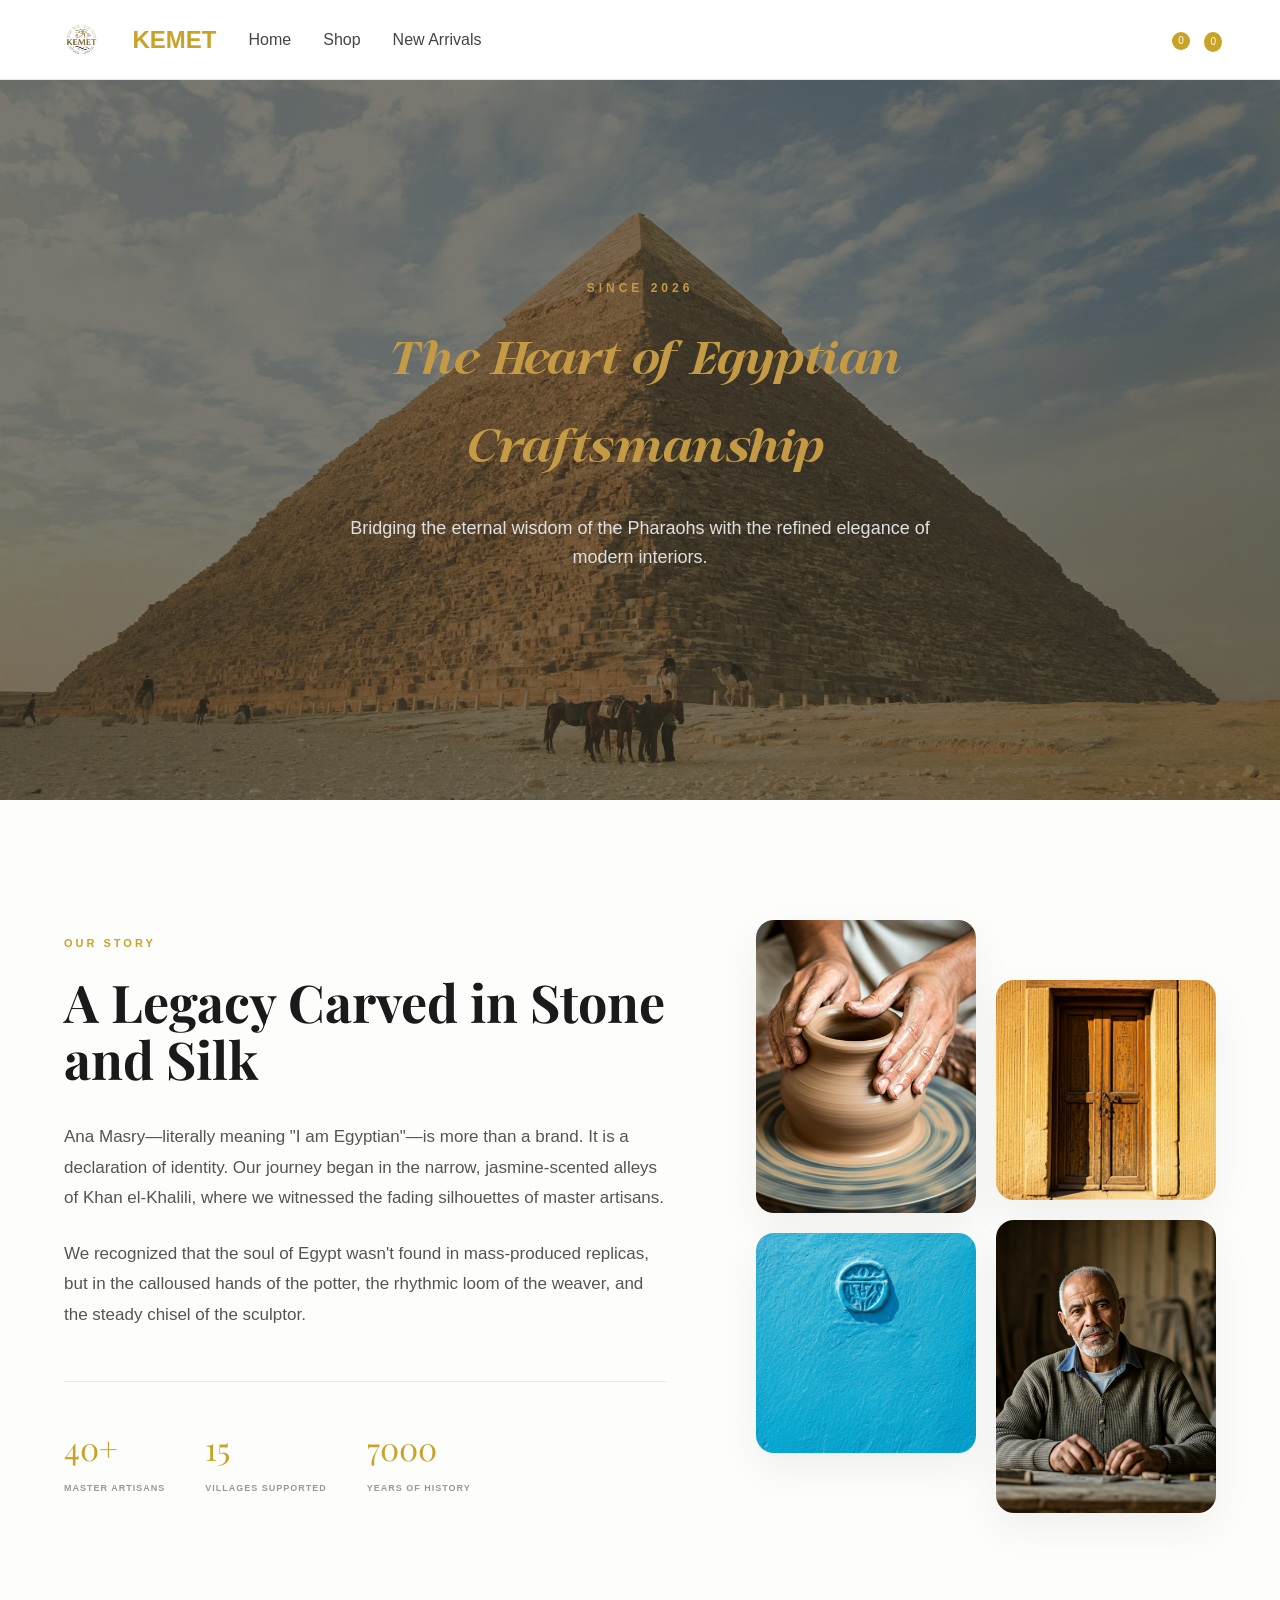
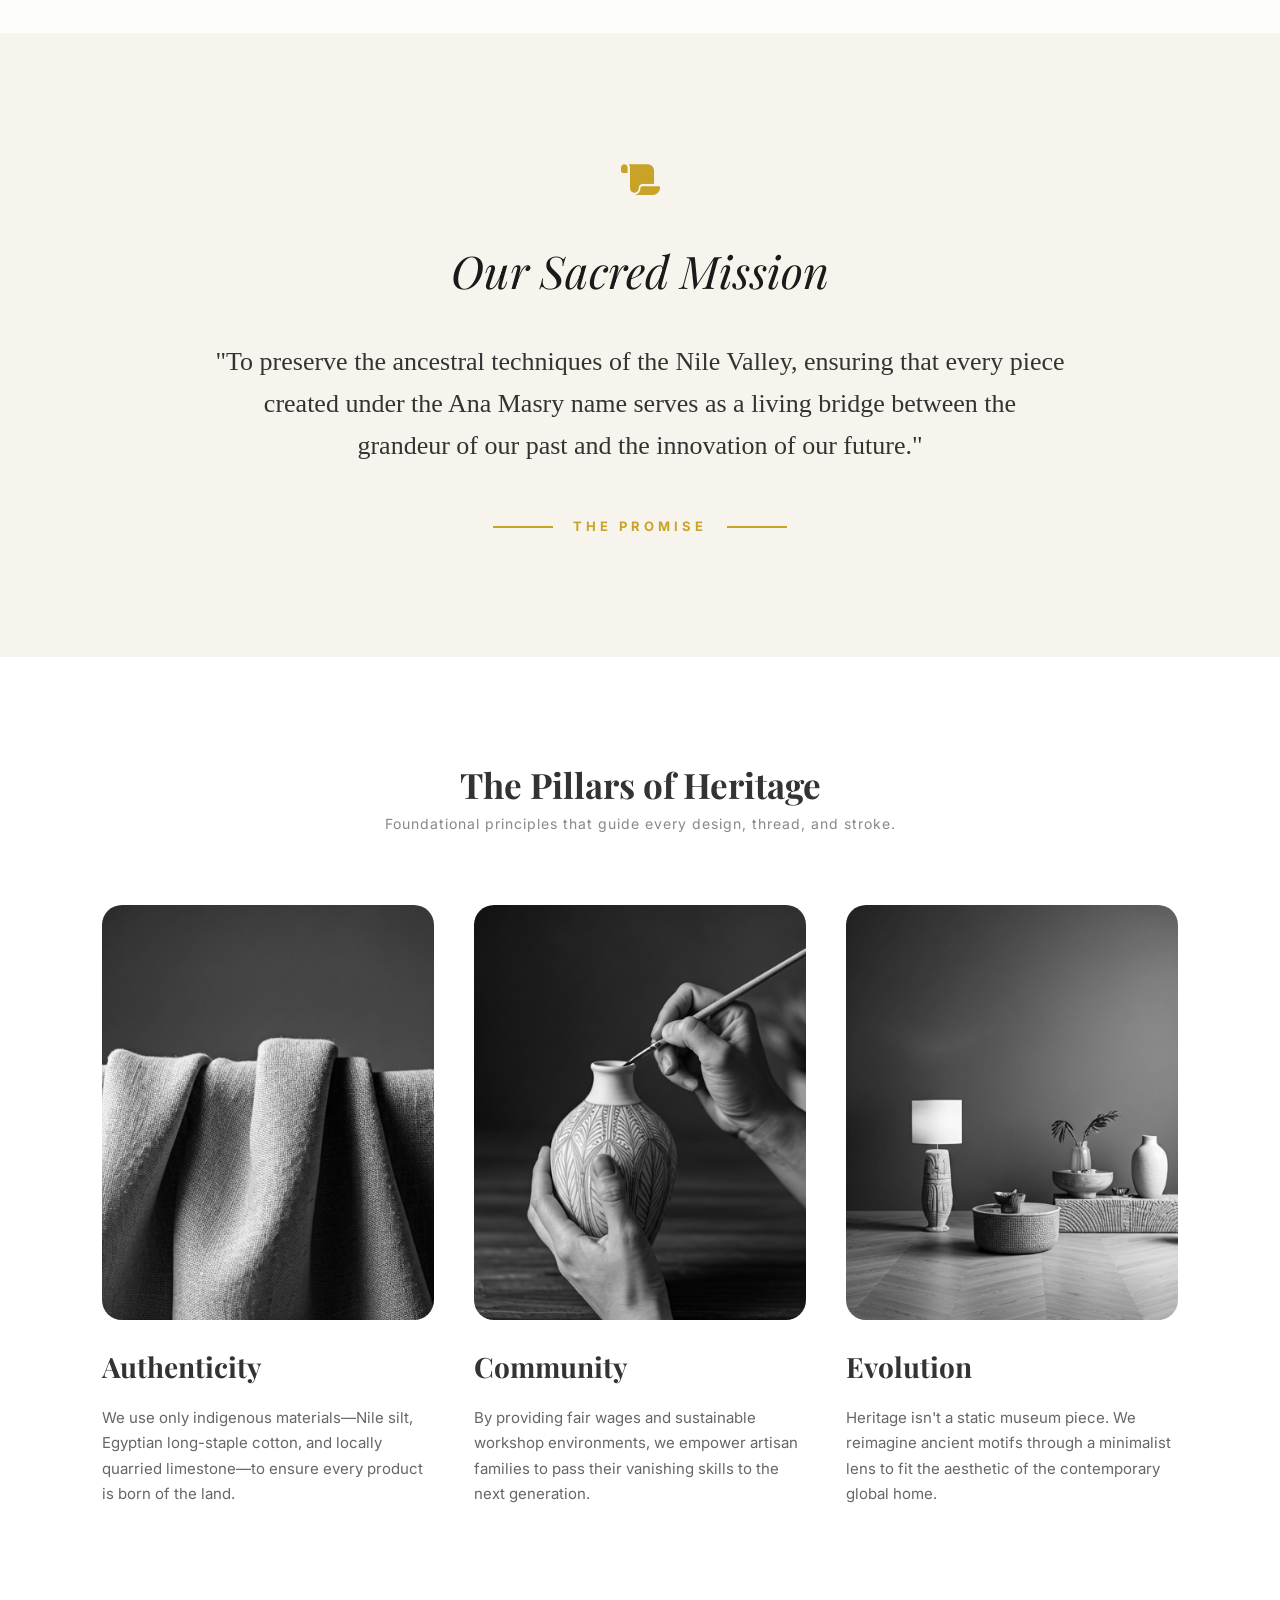
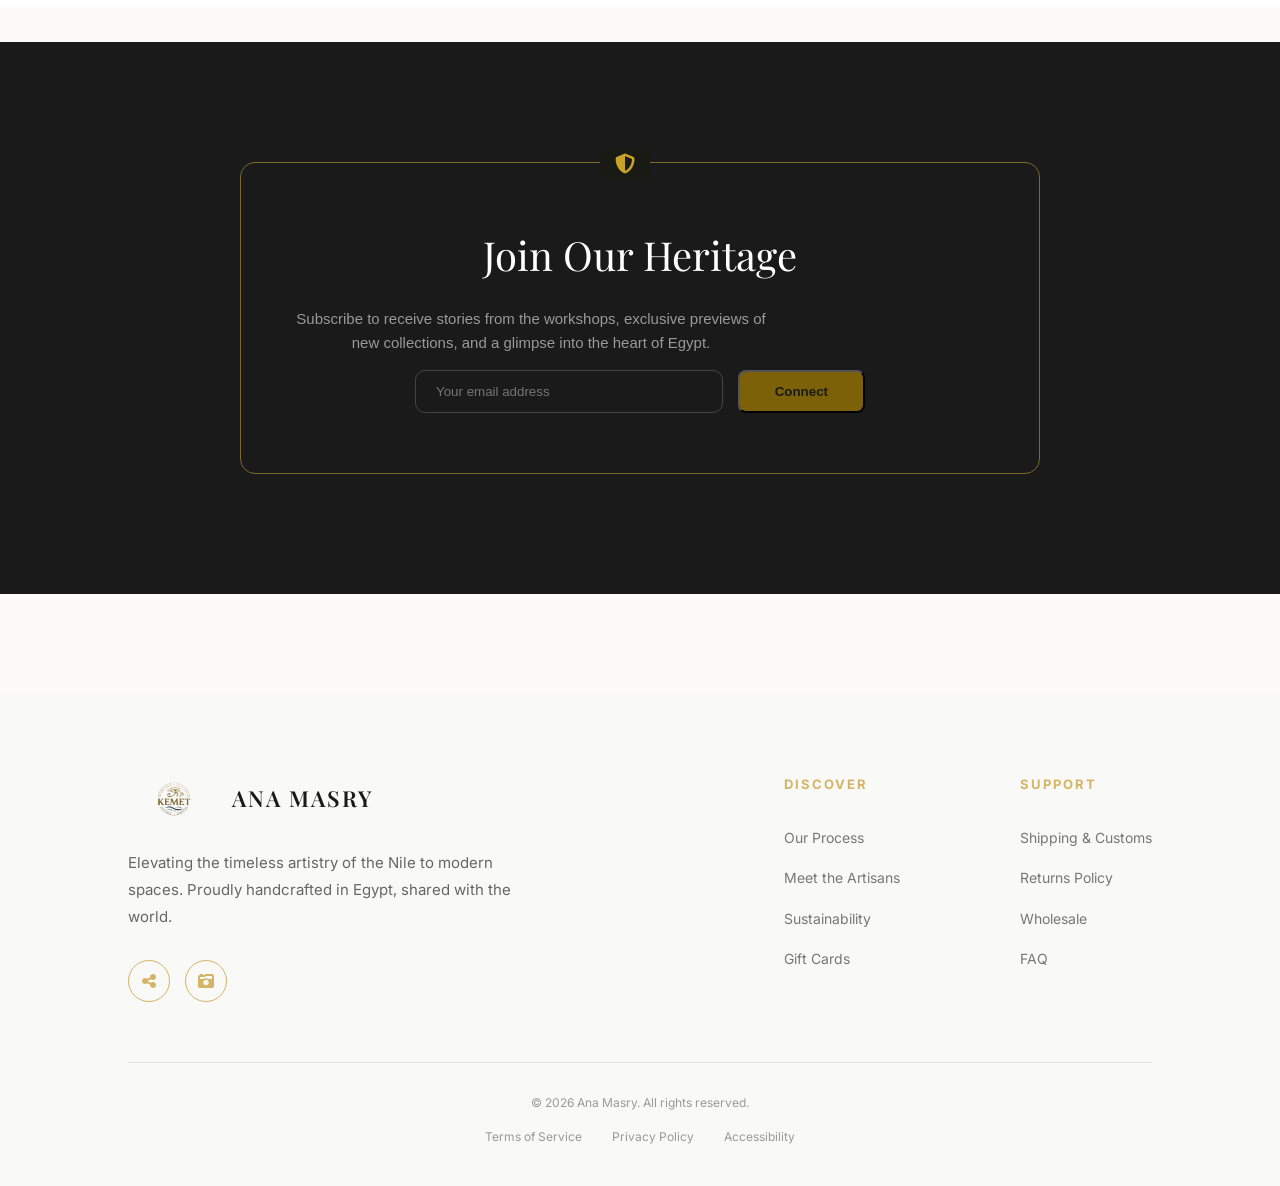
==== commit d9ea416f: "Edit aboutUs page" ====
--- a/HTMLs/AboutUs.html
+++ b/HTMLs/AboutUs.html
@@ -69,12 +69,12 @@
 
             <div class="story-gallery">
                 <div class="gallery-col column-1">
-                    <div class="image-box tall"><img src="../ASSESTs/Background.png" alt=""></div>
-                    <div class="image-box square"><img src="../ASSESTs/Background.png" alt=""></div>
+                    <div class="image-box tall"><img src="../ASSESTs/1.png" alt=""></div>
+                    <div class="image-box square"><img src="../ASSESTs/2.png" alt=""></div>
                 </div>
                 <div class="gallery-col column-2">
-                    <div class="image-box square"><img src="../ASSESTs/Background.png" alt=""></div>
-                    <div class="image-box tall"><img src="../ASSESTs/Background.png" alt=""></div>
+                    <div class="image-box square"><img src="../ASSESTs/3.png" alt=""></div>
+                    <div class="image-box tall"><img src="../ASSESTs/4.png" alt=""></div>
                 </div>
             </div>
         </div>
@@ -119,7 +119,7 @@
         <div class="pillars-grid">
             <div class="pillar-card">
                 <div class="pillar-img">
-                    <img src="../ASSESTs/Background.png" alt="Authenticity">
+                    <img src="../ASSESTs/5.png" alt="Authenticity">
                 </div>
                 <h3 class="pillar-title">Authenticity</h3>
                 <p class="pillar-text">
@@ -130,7 +130,7 @@
 
             <div class="pillar-card">
                 <div class="pillar-img">
-                    <img src="../ASSESTs/Background.png" alt="Community">
+                    <img src="../ASSESTs/6.png" alt="Community">
                 </div>
                 <h3 class="pillar-title">Community</h3>
                 <p class="pillar-text">
@@ -141,7 +141,7 @@
 
             <div class="pillar-card">
                 <div class="pillar-img">
-                    <img src="../ASSESTs/Background.png" alt="Evolution">
+                    <img src="../ASSESTs/7.png" alt="Evolution">
                 </div>
                 <h3 class="pillar-title">Evolution</h3>
                 <p class="pillar-text">
@@ -176,7 +176,7 @@
         <div class="footer-main">
             <div class="footer-info">
                 <div class="footer-logo">
-                    <img src="../ASSESTs/Background.png" alt="Ana Masry">
+                    <img src="../ASSESTs/555.png" alt="Ana Masry">
                     <span class="logo-text">ANA MASRY</span>
                 </div>
                 <p class="footer-bio">
--- a/CSSs/AboutUs.css
+++ b/CSSs/AboutUs.css
@@ -120,13 +120,24 @@
 /*section 2*/
 
 .hero {
+    /* الخلفية مع الطبقة الغامقة (Gradient) */
+    background-image: linear-gradient(rgba(32, 29, 18, 0.6), rgba(32, 29, 18, 0.6)), 
+                      url('../ASSESTs/ي.jpg');
+    
+    /* ضبط أبعاد ومكان الصورة */
+    background-size: cover;
+    background-position: center;
+    background-repeat: no-repeat;
+
+    /* التنسيقات اللي طلبت دمجها */
     height: 80vh;
-    background: url('../ASSESTs/Background.png') center/cover no-repeat;
     display: flex;
     justify-content: center;
     align-items: center;
     text-align: center;
-    color: #fff;
+    color: rgb(196, 154, 69); 
+    
+    padding: 0 20px;
 }
 
 
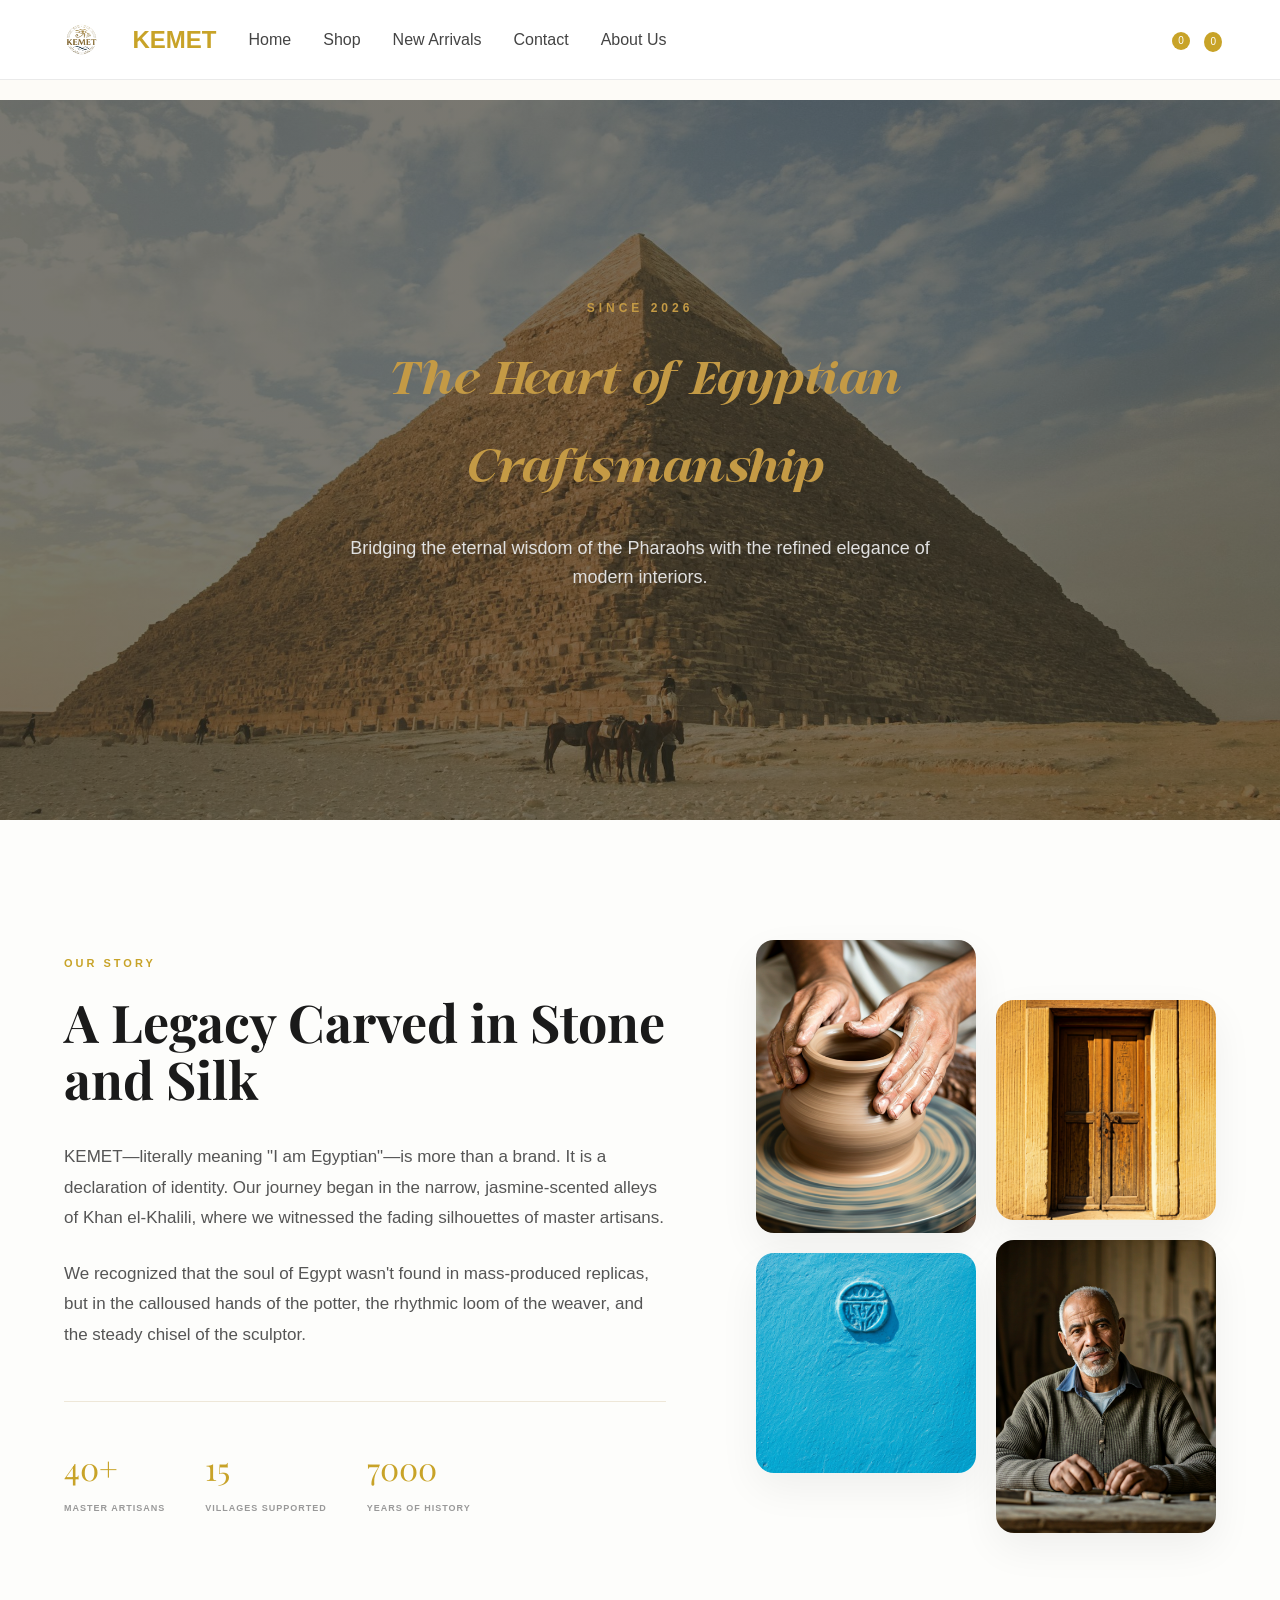
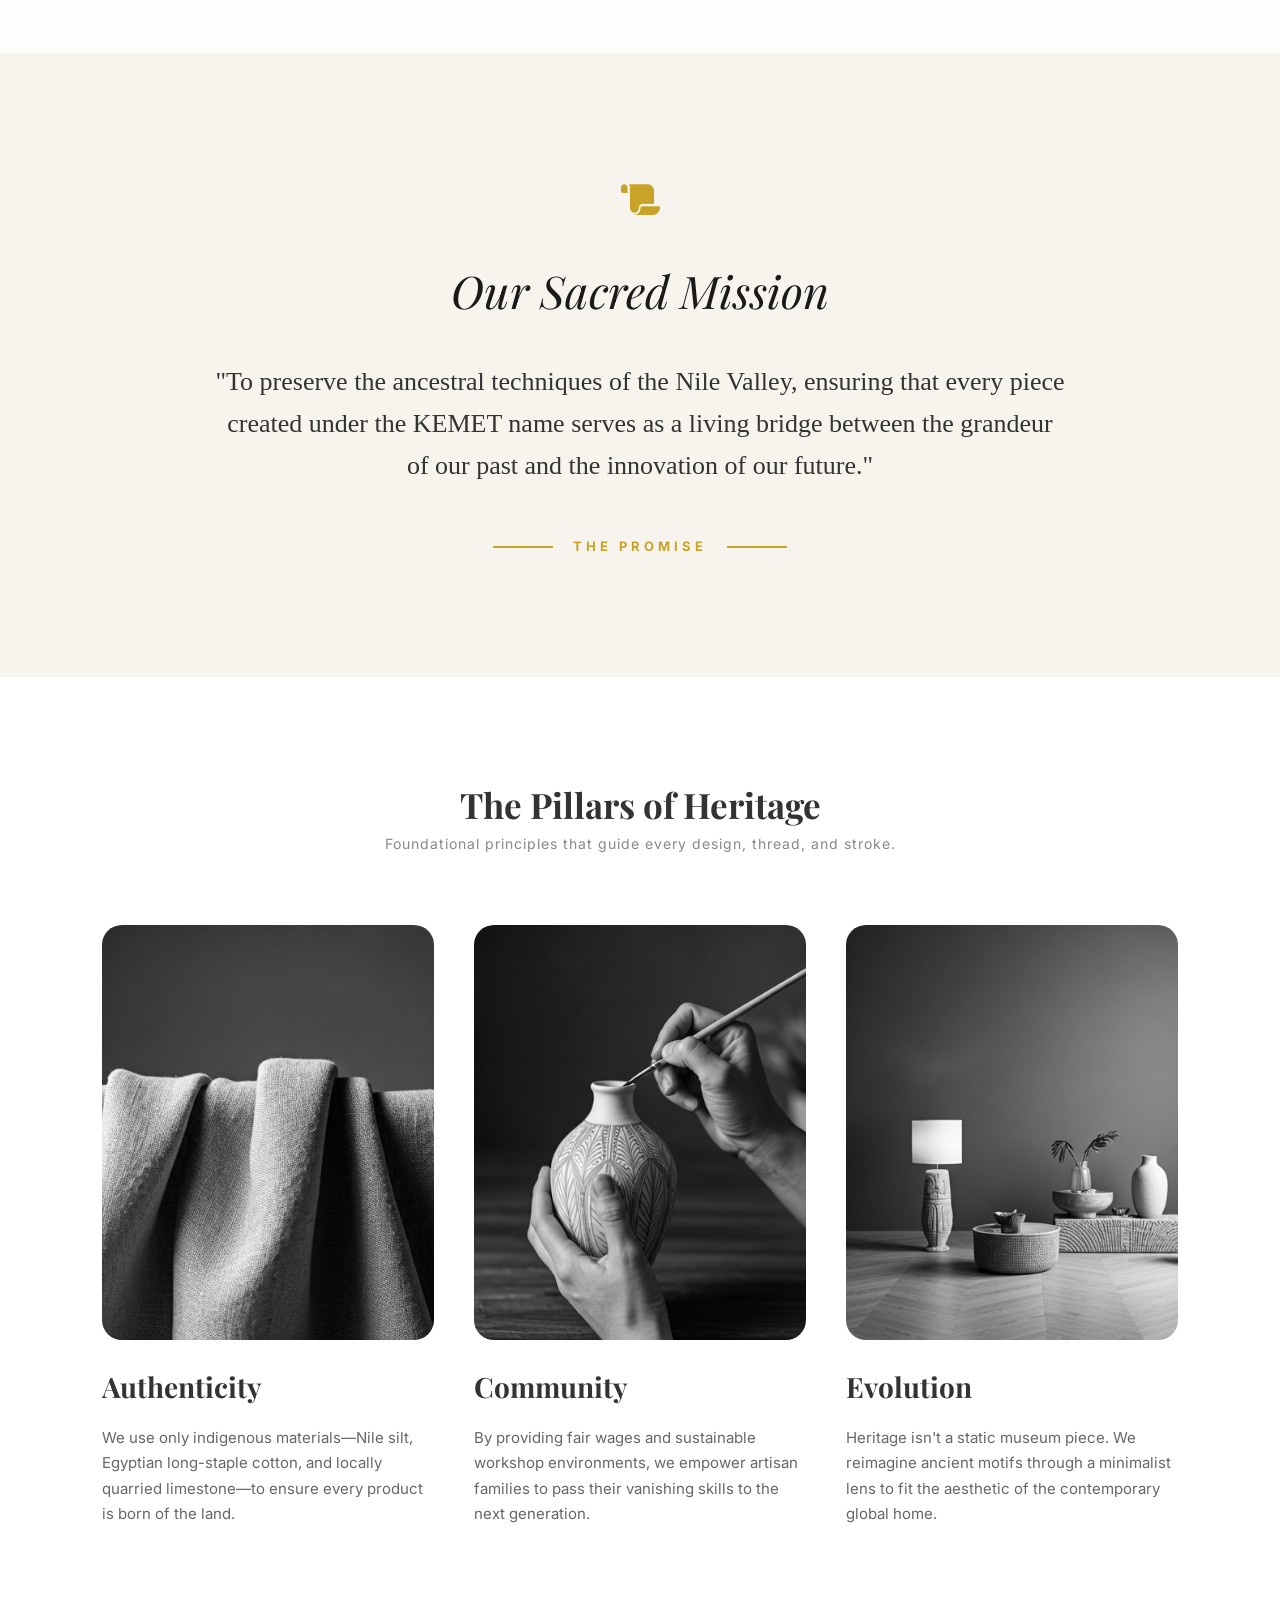
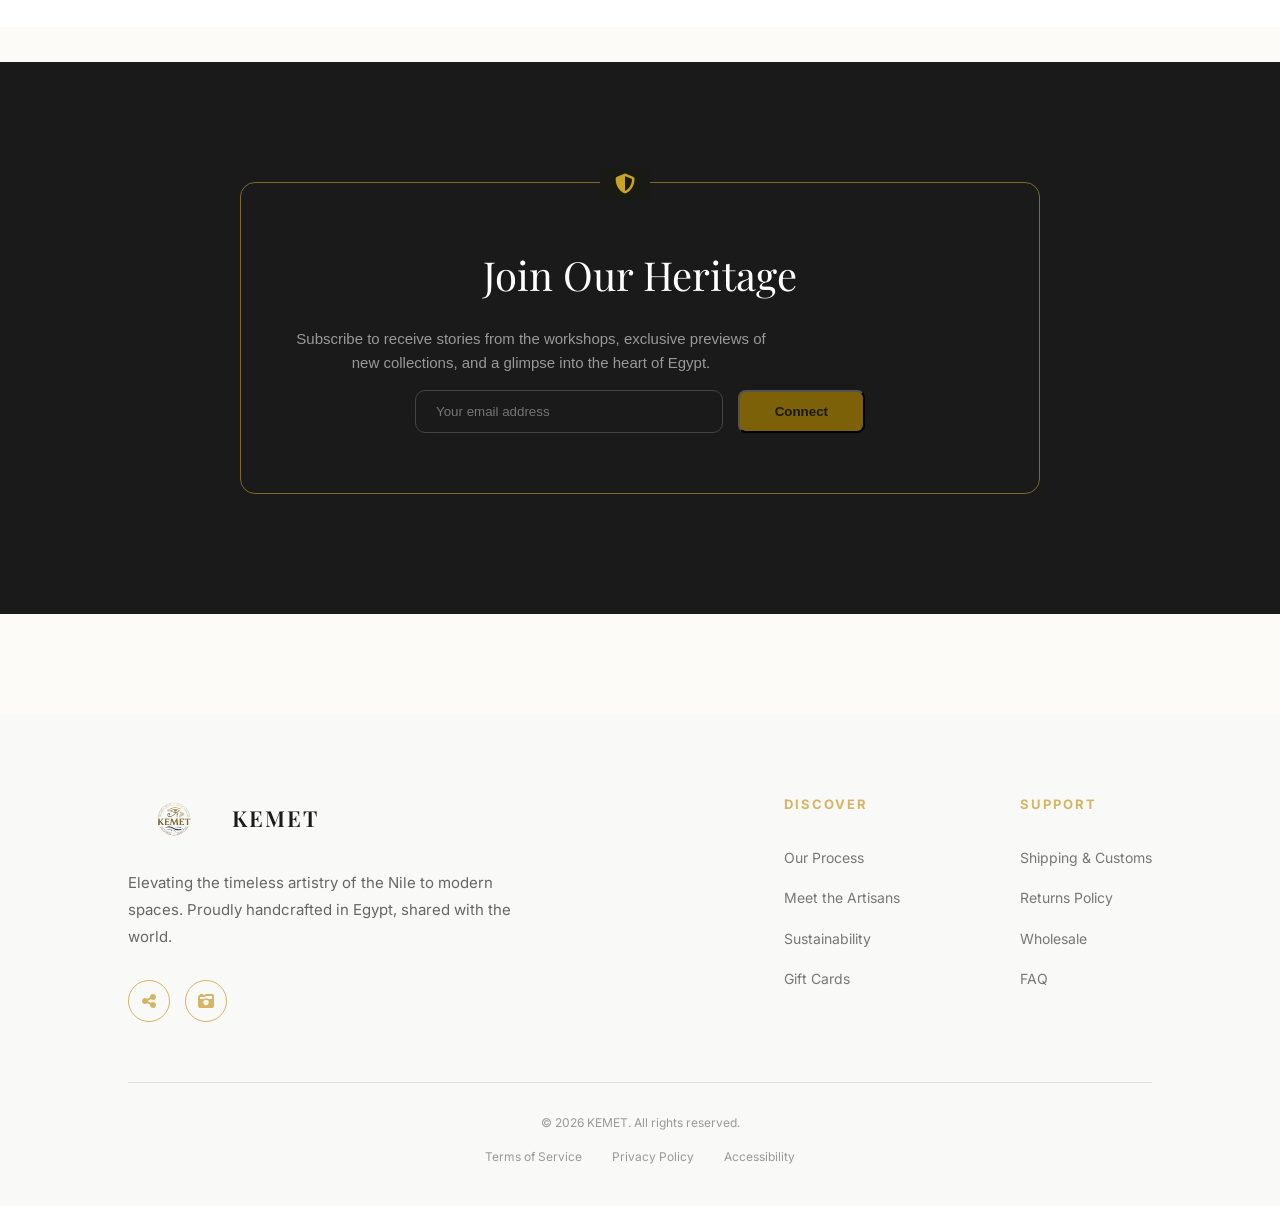
==== commit 02a78b98: "Refactor navbar and update styles across multiple pages - Changed navbar position from sticky to fix" ====
--- a/HTMLs/AboutUs.html
+++ b/HTMLs/AboutUs.html
@@ -4,7 +4,7 @@
 <head>
     <meta charset="UTF-8">
     <meta name="viewport" content="width=device-width, initial-scale=1.0">
-    <title>Ana Masry - Heritage</title>
+    <title>KEMET - Heritage</title>
     <link rel="stylesheet" href="../CSSs/AboutUs.css">
     <link rel="stylesheet" href="../CSSs/navbar.css">
     <link rel="stylesheet" href="https://cdnjs.cloudflare.com/ajax/libs/font-awesome/6.5.1/css/all.min.css">
@@ -44,7 +44,7 @@
                 <h2 class="title">A Legacy Carved in Stone and Silk</h2>
 
                 <div class="description">
-                    <p>Ana Masry—literally meaning "I am Egyptian"—is more than a brand. It is a declaration of
+                    <p>KEMET—literally meaning "I am Egyptian"—is more than a brand. It is a declaration of
                         identity. Our journey began in the narrow, jasmine-scented alleys of Khan el-Khalili, where we
                         witnessed the fading silhouettes of master artisans.</p>
                     <p>We recognized that the soul of Egypt wasn't found in mass-produced replicas, but in the calloused
@@ -93,7 +93,7 @@
 
             <p class="mission-quote">
                 "To preserve the ancestral techniques of the Nile Valley, ensuring that every piece created under the
-                Ana Masry name serves as a living bridge between the grandeur of our past and the innovation of our
+                KEMET name serves as a living bridge between the grandeur of our past and the innovation of our
                 future."
             </p>
 
@@ -176,8 +176,8 @@
         <div class="footer-main">
             <div class="footer-info">
                 <div class="footer-logo">
-                    <img src="../ASSESTs/555.png" alt="Ana Masry">
-                    <span class="logo-text">ANA MASRY</span>
+                    <img src="../ASSESTs/555.png" alt="KEMET">
+                    <span class="logo-text">KEMET</span>
                 </div>
                 <p class="footer-bio">
                     Elevating the timeless artistry of the Nile to modern spaces. Proudly handcrafted in Egypt, shared
@@ -212,7 +212,7 @@
         </div>
 
         <div class="footer-legal">
-            <p class="copyright">© 2026 Ana Masry. All rights reserved.</p>
+            <p class="copyright">© 2026 KEMET. All rights reserved.</p>
             <div class="legal-links">
                 <a href="">Terms of Service</a>
                 <a href="">Privacy Policy</a>
--- a/CSSs/navbar.css
+++ b/CSSs/navbar.css
@@ -6,9 +6,13 @@
     padding: 10px 40px;
     background-color: #fff;
     border-bottom: 1px solid #eaeaea;
-    position: sticky;
+    position: fixed;
     top: 0;
+    left: 0;
+    right: 0;
     z-index: 1000;
+    width: 100%;
+    box-sizing: border-box;
 }
 
 .main-navbar .menu,
@@ -152,4 +156,17 @@
 .main-navbar .dropdown-item:hover {
     background: #f9f9f9;
     color: #c8a328;
+}
+
+#navbar-root {
+    position: relative;
+}
+
+/* Add padding to body when navbar-root is present */
+body:has(#navbar-root) {
+    padding-top: 100px;
+}
+
+html {
+    scroll-behavior: smooth;
 }
